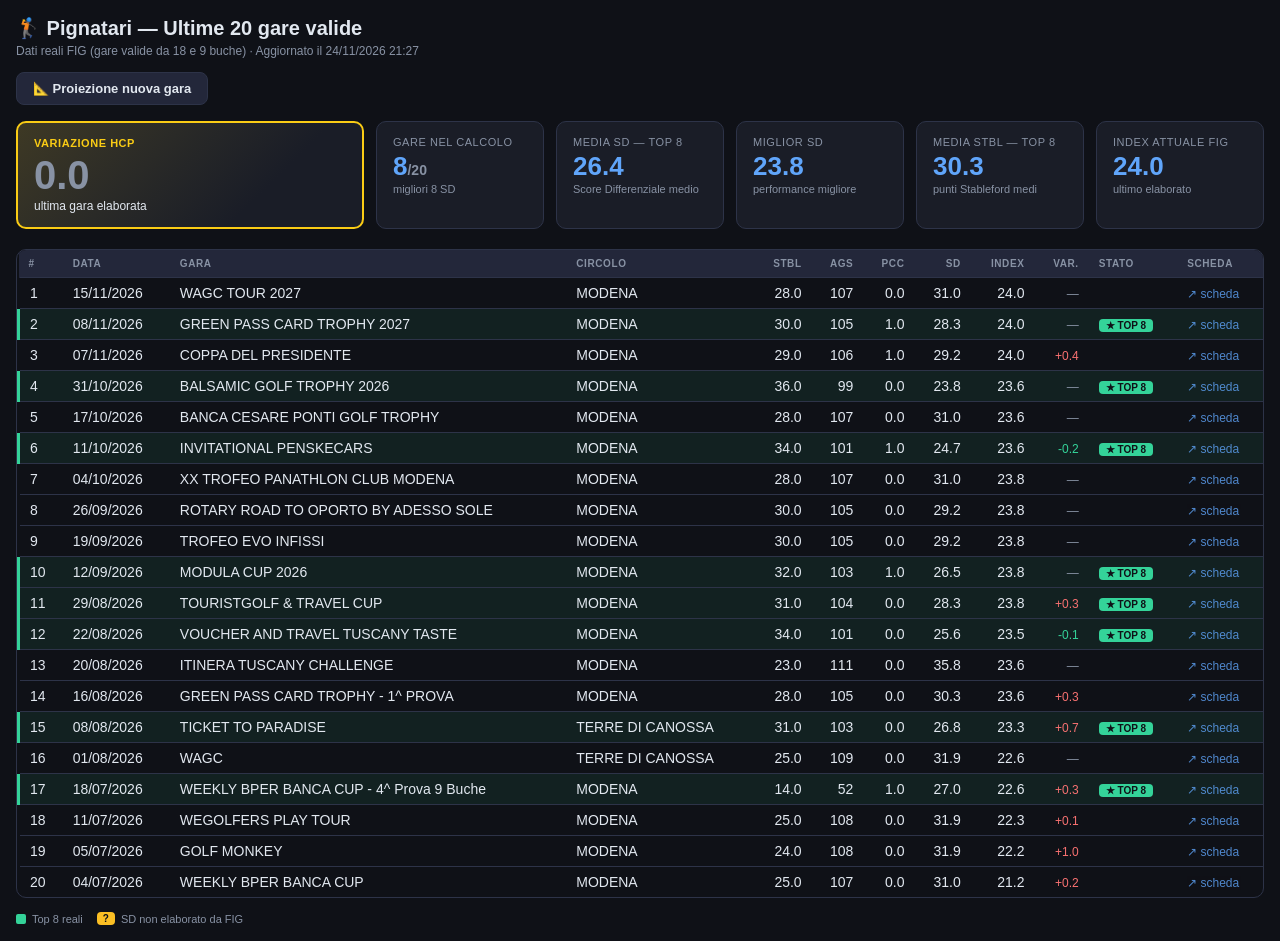
==== index.html @ 95d58c3a "Auto-update dati FIG 24/11/2026" ====
<!DOCTYPE html>
<html lang="it">
<head>
<meta charset="UTF-8">
<meta name="viewport" content="width=device-width, initial-scale=1.0">
<title>Pignatari — Ultime 20 gare</title>
<style>
:root{
  --bg:#0f1117;--card:#1a1d27;--elevated:#23273a;--text:#e2e8f0;--muted:#8892a4;
  --accent:#60a5fa;--ok:#34d399;--warn:#fbbf24;--border:#2d3348;--radius:10px;
  --sim:#a78bfa;--proj:#fb923c;--gold:#facc15;
}
*{box-sizing:border-box;margin:0;padding:0}
body{font-family:-apple-system,BlinkMacSystemFont,'Segoe UI',sans-serif;
  background:var(--bg);color:var(--text);padding:16px;font-size:14px;min-height:100vh}
h1{font-size:20px;font-weight:700;margin-bottom:4px}
.subtitle{color:var(--muted);font-size:12px;margin-bottom:14px}
/* toolbar */
.toolbar{display:flex;align-items:center;gap:10px;margin-bottom:16px;flex-wrap:wrap}
.btn{padding:8px 16px;border-radius:8px;font-size:13px;font-weight:600;cursor:pointer;
  border:1px solid var(--border);background:var(--elevated);color:var(--text);
  transition:all .2s;display:inline-flex;align-items:center;gap:6px}
.btn:hover{opacity:.85}
.btn-back{border-color:var(--muted);color:var(--muted)}
.btn-sim.active{background:color-mix(in srgb,var(--sim) 20%,transparent);
  border-color:var(--sim);color:var(--sim)}
.btn-proj.active{background:color-mix(in srgb,var(--proj) 20%,transparent);
  border-color:var(--proj);color:var(--proj)}
/* proiezione panel */
.proj-panel{display:none;margin-bottom:16px;
  background:color-mix(in srgb,var(--proj) 8%,transparent);
  border:1px solid color-mix(in srgb,var(--proj) 35%,transparent);
  border-radius:var(--radius);padding:14px 16px}
.proj-panel.open{display:block}
.proj-panel h3{font-size:13px;font-weight:700;color:var(--proj);margin-bottom:10px}
.proj-fields{display:flex;gap:14px;flex-wrap:wrap;align-items:flex-end;margin-bottom:10px}
.proj-field label{display:block;font-size:11px;color:var(--muted);margin-bottom:4px;
  text-transform:uppercase}
.proj-field input{background:var(--elevated);border:1px solid var(--border);
  color:var(--text);padding:6px 10px;border-radius:6px;font-size:14px;
  font-weight:600;width:90px}
.proj-field input:focus{outline:none;border-color:var(--proj)}
.btn-calc{padding:7px 14px;border-radius:6px;font-size:13px;font-weight:700;
  cursor:pointer;border:none;background:var(--proj);color:#0f1117}
.proj-result{font-size:12px;color:var(--proj);margin-top:8px;line-height:1.7;display:none}
.proj-result.show{display:block}
/* banner */
.banner{display:none;border-radius:var(--radius);padding:9px 14px;
  font-size:12px;line-height:1.6;margin-bottom:14px}
.banner.sim{display:block;
  background:color-mix(in srgb,var(--sim) 8%,transparent);
  border:1px solid color-mix(in srgb,var(--sim) 35%,transparent);color:var(--sim)}
.banner.proj{display:block;
  background:color-mix(in srgb,var(--proj) 8%,transparent);
  border:1px solid color-mix(in srgb,var(--proj) 35%,transparent);color:var(--proj)}
/* summary */
.summary{display:grid;grid-template-columns:repeat(auto-fit,minmax(140px,1fr));
  gap:12px;margin-bottom:20px}
.card{background:var(--card);border-radius:var(--radius);padding:14px 16px;
  border:1px solid var(--border);transition:border-color .2s}
.card.hi {border-color:var(--sim)}
.card.hi2{border-color:var(--proj)}
.card-label{font-size:11px;color:var(--muted);text-transform:uppercase;letter-spacing:.05em}
.card-value{font-size:26px;font-weight:800;color:var(--accent);
  line-height:1.1;margin:4px 0 2px;transition:color .2s}
.card-value.hi {color:var(--sim)}
.card-value.hi2{color:var(--proj)}
.card-sub{font-size:11px;color:var(--muted)}
.sp-bar{display:flex;align-items:center;gap:10px;flex-wrap:wrap;margin:6px 0 4px}
.sp-btn{border-color:var(--proj);color:var(--proj)}
.sp-or{font-size:11px;color:var(--muted)}
.sp-keyrow{display:none;gap:8px;margin:8px 0}
.sp-keyrow input{flex:1;min-width:0;background:var(--elevated);border:1px solid var(--border);color:var(--text);padding:6px 10px;border-radius:6px}
.sp-msg{display:none;font-size:12px;color:var(--text);margin:8px 0;line-height:1.6}
.sp-msg a{color:var(--accent)}
.sp-head{font-size:12px;color:var(--muted);margin:10px 0 6px}
.sp-holes{display:grid;grid-template-columns:repeat(auto-fill,minmax(52px,1fr));gap:6px}
.sp-h{background:var(--elevated);border:1px solid var(--border);border-radius:6px;padding:4px;text-align:center}
.sp-h.sp-unc{border-color:var(--warn);background:color-mix(in srgb,var(--warn) 14%,var(--elevated))}
.sp-n{font-size:13px;font-weight:800}
.sp-par{font-size:9px;color:var(--muted);line-height:1.2;min-height:22px}
.sp-h input{width:100%;background:var(--bg);border:1px solid var(--border);color:var(--text);border-radius:4px;text-align:center;font-size:16px;font-weight:700;padding:3px 0}
.sp-pts{font-size:10px;color:var(--ok);margin-top:2px}
.sp-tot{font-size:13px;margin-top:8px}
.sp-unc-t{color:var(--warn)}
.sp-warn{font-size:12px;color:var(--warn);margin-top:6px}
.sp-act{margin-top:8px}
.card.hero{order:-1;grid-column:span 2;border:2px solid var(--gold);
  background:linear-gradient(135deg,color-mix(in srgb,var(--gold) 16%,var(--card)),var(--card) 70%)}
.card.hero .card-label{color:var(--gold);font-weight:700}
.card.hero .card-value{font-size:40px}
.card.hero .card-value .var-neg,.card.hero .card-value .var-pos,.card.hero .card-value .var-neu{font-size:inherit;font-weight:800}
.card.hero .card-sub{font-size:12px;color:var(--text)}
.card.hero.hi{border-color:var(--sim)}.card.hero.hi2{border-color:var(--proj)}
/* tabella */
.table-wrap{overflow-x:auto;border-radius:var(--radius);border:1px solid var(--border)}
table{width:100%;border-collapse:collapse;min-width:700px}
thead{background:var(--elevated)}
th{padding:8px 10px;text-align:left;font-size:10px;color:var(--muted);
  text-transform:uppercase;letter-spacing:.06em;
  border-bottom:1px solid var(--border);white-space:nowrap}
td{padding:7px 10px;border-bottom:1px solid var(--border);
  white-space:nowrap;vertical-align:middle}
tr:last-child td{border-bottom:none}
tr.best    td:first-child{border-left:3px solid var(--ok)}
tr.best                  {background:color-mix(in srgb,var(--ok)  8%,transparent)}
tr.sim-best td:first-child{border-left:3px solid var(--sim)}
tr.sim-best              {background:color-mix(in srgb,var(--sim) 8%,transparent)}
tr.proj-best td:first-child{border-left:3px solid var(--proj)}
tr.proj-best             {background:color-mix(in srgb,var(--proj)8%,transparent)}
tr.out      {opacity:.35}
tr:not(.best):not(.sim-best):not(.proj-best) td:first-child{border-left:3px solid transparent}
.num{text-align:right;font-variant-numeric:tabular-nums}
.badge-ok  {display:inline-block;background:var(--ok);  color:#0f1117;border-radius:4px;padding:1px 7px;font-size:10px;font-weight:700}
.badge-warn{display:inline-block;background:var(--warn);color:#0f1117;border-radius:4px;padding:1px 6px;font-size:10px;font-weight:700}
.badge-sim {display:inline-block;background:var(--sim); color:#0f1117;border-radius:4px;padding:1px 7px;font-size:10px;font-weight:700}
.badge-proj{display:inline-block;background:var(--proj);color:#0f1117;border-radius:4px;padding:1px 7px;font-size:10px;font-weight:700}
.var-pos{color:#f87171;font-size:12px}
.var-neg{color:var(--ok);font-size:12px}
.var-neu{color:var(--muted);font-size:12px}
.link-cell a{color:var(--accent);text-decoration:none;font-size:12px;opacity:.8}
.link-cell a:hover{opacity:1;text-decoration:underline}
.legend{margin-top:14px;font-size:11px;color:var(--muted);
  display:flex;flex-wrap:wrap;gap:14px;align-items:center}
.leg{display:flex;align-items:center;gap:6px}
.dot{width:10px;height:10px;border-radius:2px;display:inline-block}
.note-box{margin-top:14px;
  background:color-mix(in srgb,var(--warn) 10%,transparent);
  border:1px solid color-mix(in srgb,var(--warn) 40%,transparent);
  border-radius:var(--radius);padding:10px 14px;
  font-size:12px;color:var(--warn);line-height:1.6}
</style>
</head>
<body>
<h1>🏌️ Pignatari — Ultime 20 gare valide</h1>
<div class="subtitle">Dati reali FIG (gare valide da 18 e 9 buche) · Aggiornato il 24/11/2026 21:27</div>

<div class="toolbar">
  <button class="btn btn-back" id="btnBack" onclick="goReal()" style="display:none">← Dati reali</button>
  <button class="btn btn-sim" id="btnSim" onclick="toggleSim()" style="display:none">🔮 Simula gara odierna</button>
  <button class="btn btn-proj" id="btnProj" onclick="toggleProj()">📐 Proiezione nuova gara</button>
</div>

<div class="proj-panel" id="projPanel">
  <h3>📐 Inserisci i dati di una gara non ancora in FIG</h3>
  <div class="proj-fields">
    <div class="proj-field"><label>Stableford</label>
      <input type="number" id="pStbl" min="0" max="72" placeholder="es. 34" inputmode="numeric"></div>
    <div class="proj-field"><label>AGS</label>
      <input type="number" id="pAgs" placeholder="es. 101" inputmode="numeric"></div>
    <div class="proj-field"><label>CR</label>
      <input type="number" id="pCr" value="72.2" step="0.1" inputmode="decimal"></div>
    <div class="proj-field"><label>SR</label>
      <input type="number" id="pSr" value="127.0" inputmode="numeric"></div>
    <div class="proj-field"><label>Par</label>
      <input type="number" id="pPar" value="72" inputmode="numeric"></div>
    <div class="proj-field"><label>PCC</label>
      <input type="number" id="pPcc" value="0" min="-1" max="3" inputmode="numeric"></div>
    <button class="btn-calc" onclick="calcProj()">Calcola →</button>
  </div>
  <div class="sp-bar">
    <button class="btn sp-btn" onclick="SP.pick()">📷 Carica score</button>
    <span class="sp-or">oppure inserisci i dati a mano qui sopra</span>
    <input type="file" id="spFile" accept="image/*" style="display:none" onchange="SP.onFile(event)">
  </div>
  <div class="sp-keyrow" id="spKeyRow"><input type="password" id="spKey" placeholder="chiave personale (facoltativa)" autocomplete="off"><button class="btn-calc" onclick="SP.saveKey()">Salva</button></div>
  <div class="sp-msg" id="spMsg"></div>
  <div id="spGrid"></div>
  <div class="proj-result" id="projResult"></div>
</div>

<div class="banner" id="banner"></div>

<div class="summary" id="summary">
  <div class="card" id="cN">
    <div class="card-label">Gare nel calcolo</div>
    <div class="card-value" id="vN">8<span style="font-size:14px;color:var(--muted)">/20</span></div>
    <div class="card-sub">migliori 8 SD</div>
  </div>
  <div class="card" id="cAvg">
    <div class="card-label">Media SD — Top 8</div>
    <div class="card-value" id="vAvg">26.4</div>
    <div class="card-sub">Score Differenziale medio</div>
  </div>
  <div class="card" id="cBest">
    <div class="card-label">Miglior SD</div>
    <div class="card-value" id="vBest">23.8</div>
    <div class="card-sub">performance migliore</div>
  </div>
  <div class="card" id="cStbl">
    <div class="card-label">Media Stbl — Top 8</div>
    <div class="card-value" id="vStbl">30.2</div>
    <div class="card-sub">punti Stableford medi</div>
  </div>
  <div class="card">
    <div class="card-label">Index attuale FIG</div>
    <div class="card-value">24.0</div>
    <div class="card-sub">ultimo elaborato</div>
  </div>
  <div class="card hero" id="cVar">
    <div class="card-label">Variazione HCP</div>
    <div class="card-value" id="vVar"><span class="var-neu" style="font-size:inherit">0.0</span></div>
    <div class="card-sub" id="sVar">ultima gara elaborata</div>
  </div>
</div>

<div class="table-wrap">
<table>
<thead>
  <tr>
    <th>#</th><th>Data</th><th>Gara</th><th>Circolo</th>
    <th class="num">Stbl</th><th class="num">AGS</th><th class="num">PCC</th>
    <th class="num">SD</th><th class="num">Index</th><th class="num">Var.</th>
    <th>Stato</th><th>Scheda</th>
  </tr>
</thead>
<tbody id="tbody">
<tr  data-n="1" data-date="15/11/2026" data-sd="31.0" data-sd-est="" data-pending="false" data-cr="72.2" data-sr="127.0" data-stbl="28.0" data-ags="107" data-gara="WAGC TOUR 2027" data-circolo="MODENA"><td>1</td><td>15/11/2026</td><td>WAGC TOUR 2027</td><td>MODENA</td><td class="num">28.0</td><td class="num">107</td><td class="num">0.0</td><td class="num sd-cell">31.0</td><td class="num">24.0</td><td class="num"><span class="var-neu">—</span></td><td class="top8-cell"></td><td class="link-cell"><a href="https://areariservata.federgolf.it/Risultati/ViewDetail/267028d4-0be1-f111-84e8-70a8a5332a50" target="_blank" rel="noopener noreferrer">↗ scheda</a></td></tr>
<tr class="best" data-n="2" data-date="08/11/2026" data-sd="28.3" data-sd-est="" data-pending="false" data-cr="72.2" data-sr="127.0" data-stbl="30.0" data-ags="105" data-gara="GREEN PASS CARD TROPHY 2027" data-circolo="MODENA"><td>2</td><td>08/11/2026</td><td>GREEN PASS CARD TROPHY 2027</td><td>MODENA</td><td class="num">30.0</td><td class="num">105</td><td class="num">1.0</td><td class="num sd-cell">28.3</td><td class="num">24.0</td><td class="num"><span class="var-neu">—</span></td><td class="top8-cell"><span class="badge-ok">★ TOP 8</span></td><td class="link-cell"><a href="https://areariservata.federgolf.it/Risultati/ViewDetail/82868286-8cdb-f111-84e8-70a8a532fcae" target="_blank" rel="noopener noreferrer">↗ scheda</a></td></tr>
<tr  data-n="3" data-date="07/11/2026" data-sd="29.2" data-sd-est="" data-pending="false" data-cr="72.2" data-sr="127.0" data-stbl="29.0" data-ags="106" data-gara="COPPA DEL PRESIDENTE" data-circolo="MODENA"><td>3</td><td>07/11/2026</td><td>COPPA DEL PRESIDENTE</td><td>MODENA</td><td class="num">29.0</td><td class="num">106</td><td class="num">1.0</td><td class="num sd-cell">29.2</td><td class="num">24.0</td><td class="num"><span class="var-pos">+0.4</span></td><td class="top8-cell"></td><td class="link-cell"><a href="https://areariservata.federgolf.it/Risultati/ViewDetail/6da3a382-c6da-f111-84e8-7c1e524f85e3" target="_blank" rel="noopener noreferrer">↗ scheda</a></td></tr>
<tr class="best" data-n="4" data-date="31/10/2026" data-sd="23.8" data-sd-est="" data-pending="false" data-cr="72.2" data-sr="127.0" data-stbl="36.0" data-ags="99" data-gara="BALSAMIC GOLF TROPHY 2026" data-circolo="MODENA"><td>4</td><td>31/10/2026</td><td>BALSAMIC GOLF TROPHY 2026</td><td>MODENA</td><td class="num">36.0</td><td class="num">99</td><td class="num">0.0</td><td class="num sd-cell">23.8</td><td class="num">23.6</td><td class="num"><span class="var-neu">—</span></td><td class="top8-cell"><span class="badge-ok">★ TOP 8</span></td><td class="link-cell"><a href="https://areariservata.federgolf.it/Risultati/ViewDetail/fcac020b-49d5-f111-a05b-6045bd89aa9a" target="_blank" rel="noopener noreferrer">↗ scheda</a></td></tr>
<tr  data-n="5" data-date="17/10/2026" data-sd="31.0" data-sd-est="" data-pending="false" data-cr="72.2" data-sr="127.0" data-stbl="28.0" data-ags="107" data-gara="BANCA CESARE PONTI GOLF TROPHY" data-circolo="MODENA"><td>5</td><td>17/10/2026</td><td>BANCA CESARE PONTI GOLF TROPHY</td><td>MODENA</td><td class="num">28.0</td><td class="num">107</td><td class="num">0.0</td><td class="num sd-cell">31.0</td><td class="num">23.6</td><td class="num"><span class="var-neu">—</span></td><td class="top8-cell"></td><td class="link-cell"><a href="https://areariservata.federgolf.it/Risultati/ViewDetail/cac604a1-43ca-f111-a05a-70a8a55f4fe2" target="_blank" rel="noopener noreferrer">↗ scheda</a></td></tr>
<tr class="best" data-n="6" data-date="11/10/2026" data-sd="24.7" data-sd-est="" data-pending="false" data-cr="72.2" data-sr="127.0" data-stbl="34.0" data-ags="101" data-gara="INVITATIONAL PENSKECARS" data-circolo="MODENA"><td>6</td><td>11/10/2026</td><td>INVITATIONAL PENSKECARS</td><td>MODENA</td><td class="num">34.0</td><td class="num">101</td><td class="num">1.0</td><td class="num sd-cell">24.7</td><td class="num">23.6</td><td class="num"><span class="var-neg">-0.2</span></td><td class="top8-cell"><span class="badge-ok">★ TOP 8</span></td><td class="link-cell"><a href="https://areariservata.federgolf.it/Risultati/ViewDetail/d412872b-9cc5-f111-aaad-7ced8d8bfeb7" target="_blank" rel="noopener noreferrer">↗ scheda</a></td></tr>
<tr  data-n="7" data-date="04/10/2026" data-sd="31.0" data-sd-est="" data-pending="false" data-cr="72.2" data-sr="127.0" data-stbl="28.0" data-ags="107" data-gara="XX TROFEO PANATHLON CLUB MODENA" data-circolo="MODENA"><td>7</td><td>04/10/2026</td><td>XX TROFEO PANATHLON CLUB MODENA</td><td>MODENA</td><td class="num">28.0</td><td class="num">107</td><td class="num">0.0</td><td class="num sd-cell">31.0</td><td class="num">23.8</td><td class="num"><span class="var-neu">—</span></td><td class="top8-cell"></td><td class="link-cell"><a href="https://areariservata.federgolf.it/Risultati/ViewDetail/9b295532-1dc0-f111-aaad-6045bd8d0cd6" target="_blank" rel="noopener noreferrer">↗ scheda</a></td></tr>
<tr  data-n="8" data-date="26/09/2026" data-sd="29.2" data-sd-est="" data-pending="false" data-cr="72.2" data-sr="127.0" data-stbl="30.0" data-ags="105" data-gara="ROTARY ROAD TO OPORTO BY ADESSO SOLE" data-circolo="MODENA"><td>8</td><td>26/09/2026</td><td>ROTARY ROAD TO OPORTO BY ADESSO SOLE</td><td>MODENA</td><td class="num">30.0</td><td class="num">105</td><td class="num">0.0</td><td class="num sd-cell">29.2</td><td class="num">23.8</td><td class="num"><span class="var-neu">—</span></td><td class="top8-cell"></td><td class="link-cell"><a href="https://areariservata.federgolf.it/Risultati/ViewDetail/daff4b29-cab9-f111-aaae-000d3aa9a289" target="_blank" rel="noopener noreferrer">↗ scheda</a></td></tr>
<tr  data-n="9" data-date="19/09/2026" data-sd="29.2" data-sd-est="" data-pending="false" data-cr="72.2" data-sr="127.0" data-stbl="30.0" data-ags="105" data-gara="TROFEO EVO INFISSI" data-circolo="MODENA"><td>9</td><td>19/09/2026</td><td>TROFEO EVO INFISSI</td><td>MODENA</td><td class="num">30.0</td><td class="num">105</td><td class="num">0.0</td><td class="num sd-cell">29.2</td><td class="num">23.8</td><td class="num"><span class="var-neu">—</span></td><td class="top8-cell"></td><td class="link-cell"><a href="https://areariservata.federgolf.it/Risultati/ViewDetail/6ef0e3f0-c2b4-f111-aaac-6045bd96fca1" target="_blank" rel="noopener noreferrer">↗ scheda</a></td></tr>
<tr class="best" data-n="10" data-date="12/09/2026" data-sd="26.5" data-sd-est="" data-pending="false" data-cr="72.2" data-sr="127.0" data-stbl="32.0" data-ags="103" data-gara="MODULA CUP 2026" data-circolo="MODENA"><td>10</td><td>12/09/2026</td><td>MODULA CUP 2026</td><td>MODENA</td><td class="num">32.0</td><td class="num">103</td><td class="num">1.0</td><td class="num sd-cell">26.5</td><td class="num">23.8</td><td class="num"><span class="var-neu">—</span></td><td class="top8-cell"><span class="badge-ok">★ TOP 8</span></td><td class="link-cell"><a href="https://areariservata.federgolf.it/Risultati/ViewDetail/123c67c5-d0ae-f111-aaac-6045bd96fca1" target="_blank" rel="noopener noreferrer">↗ scheda</a></td></tr>
<tr class="best" data-n="11" data-date="29/08/2026" data-sd="28.3" data-sd-est="" data-pending="false" data-cr="72.2" data-sr="127.0" data-stbl="31.0" data-ags="104" data-gara="TOURISTGOLF & TRAVEL CUP" data-circolo="MODENA"><td>11</td><td>29/08/2026</td><td>TOURISTGOLF & TRAVEL CUP</td><td>MODENA</td><td class="num">31.0</td><td class="num">104</td><td class="num">0.0</td><td class="num sd-cell">28.3</td><td class="num">23.8</td><td class="num"><span class="var-pos">+0.3</span></td><td class="top8-cell"><span class="badge-ok">★ TOP 8</span></td><td class="link-cell"><a href="https://areariservata.federgolf.it/Risultati/ViewDetail/e99e5f1f-cda3-f111-b8de-70a8a5a06624" target="_blank" rel="noopener noreferrer">↗ scheda</a></td></tr>
<tr class="best" data-n="12" data-date="22/08/2026" data-sd="25.6" data-sd-est="" data-pending="false" data-cr="72.2" data-sr="127.0" data-stbl="34.0" data-ags="101" data-gara="VOUCHER AND TRAVEL TUSCANY TASTE" data-circolo="MODENA"><td>12</td><td>22/08/2026</td><td>VOUCHER AND TRAVEL TUSCANY TASTE</td><td>MODENA</td><td class="num">34.0</td><td class="num">101</td><td class="num">0.0</td><td class="num sd-cell">25.6</td><td class="num">23.5</td><td class="num"><span class="var-neg">-0.1</span></td><td class="top8-cell"><span class="badge-ok">★ TOP 8</span></td><td class="link-cell"><a href="https://areariservata.federgolf.it/Risultati/ViewDetail/d9c202ef-419e-f111-b8db-70a8a560489e" target="_blank" rel="noopener noreferrer">↗ scheda</a></td></tr>
<tr  data-n="13" data-date="20/08/2026" data-sd="35.8" data-sd-est="" data-pending="false" data-cr="72.0" data-sr="123.0" data-stbl="23.0" data-ags="111" data-gara="ITINERA TUSCANY CHALLENGE" data-circolo="MODENA"><td>13</td><td>20/08/2026</td><td>ITINERA TUSCANY CHALLENGE</td><td>MODENA</td><td class="num">23.0</td><td class="num">111</td><td class="num">0.0</td><td class="num sd-cell">35.8</td><td class="num">23.6</td><td class="num"><span class="var-neu">—</span></td><td class="top8-cell"></td><td class="link-cell"><a href="https://areariservata.federgolf.it/Risultati/ViewDetail/bd88e282-999c-f111-b8db-7c1e5228daa9" target="_blank" rel="noopener noreferrer">↗ scheda</a></td></tr>
<tr  data-n="14" data-date="16/08/2026" data-sd="30.3" data-sd-est="" data-pending="false" data-cr="72.0" data-sr="123.0" data-stbl="28.0" data-ags="105" data-gara="GREEN PASS CARD TROPHY - 1^ PROVA" data-circolo="MODENA"><td>14</td><td>16/08/2026</td><td>GREEN PASS CARD TROPHY - 1^ PROVA</td><td>MODENA</td><td class="num">28.0</td><td class="num">105</td><td class="num">0.0</td><td class="num sd-cell">30.3</td><td class="num">23.6</td><td class="num"><span class="var-pos">+0.3</span></td><td class="top8-cell"></td><td class="link-cell"><a href="https://areariservata.federgolf.it/Risultati/ViewDetail/2885f5db-8099-f111-b8db-7c1e524eabf7" target="_blank" rel="noopener noreferrer">↗ scheda</a></td></tr>
<tr class="best" data-n="15" data-date="08/08/2026" data-sd="26.8" data-sd-est="" data-pending="false" data-cr="71.4" data-sr="133.0" data-stbl="31.0" data-ags="103" data-gara="TICKET TO PARADISE" data-circolo="TERRE DI CANOSSA"><td>15</td><td>08/08/2026</td><td>TICKET TO PARADISE</td><td>TERRE DI CANOSSA</td><td class="num">31.0</td><td class="num">103</td><td class="num">0.0</td><td class="num sd-cell">26.8</td><td class="num">23.3</td><td class="num"><span class="var-pos">+0.7</span></td><td class="top8-cell"><span class="badge-ok">★ TOP 8</span></td><td class="link-cell"><a href="https://areariservata.federgolf.it/Risultati/ViewDetail/f7b92b5c-2e93-f111-8075-70a8a5a067d8" target="_blank" rel="noopener noreferrer">↗ scheda</a></td></tr>
<tr  data-n="16" data-date="01/08/2026" data-sd="31.9" data-sd-est="" data-pending="false" data-cr="71.4" data-sr="133.0" data-stbl="25.0" data-ags="109" data-gara="WAGC" data-circolo="TERRE DI CANOSSA"><td>16</td><td>01/08/2026</td><td>WAGC</td><td>TERRE DI CANOSSA</td><td class="num">25.0</td><td class="num">109</td><td class="num">0.0</td><td class="num sd-cell">31.9</td><td class="num">22.6</td><td class="num"><span class="var-neu">—</span></td><td class="top8-cell"></td><td class="link-cell"><a href="https://areariservata.federgolf.it/Risultati/ViewDetail/ef5e80d5-be8d-f111-ab0f-70a8a5a067d8" target="_blank" rel="noopener noreferrer">↗ scheda</a></td></tr>
<tr class="best" data-n="17" data-date="18/07/2026" data-sd="27.0" data-sd-est="" data-pending="false" data-cr="36.0" data-sr="123.0" data-stbl="14.0" data-ags="52" data-gara="WEEKLY BPER BANCA CUP - 4^ Prova 9 Buche" data-circolo="MODENA"><td>17</td><td>18/07/2026</td><td>WEEKLY BPER BANCA CUP - 4^ Prova 9 Buche</td><td>MODENA</td><td class="num">14.0</td><td class="num">52</td><td class="num">1.0</td><td class="num sd-cell">27.0</td><td class="num">22.6</td><td class="num"><span class="var-pos">+0.3</span></td><td class="top8-cell"><span class="badge-ok">★ TOP 8</span></td><td class="link-cell"><a href="https://areariservata.federgolf.it/Risultati/ViewDetail/b4aefb12-cc82-f111-ab0f-000d3a4cccf0" target="_blank" rel="noopener noreferrer">↗ scheda</a></td></tr>
<tr  data-n="18" data-date="11/07/2026" data-sd="31.9" data-sd-est="" data-pending="false" data-cr="72.2" data-sr="127.0" data-stbl="25.0" data-ags="108" data-gara="WEGOLFERS PLAY TOUR" data-circolo="MODENA"><td>18</td><td>11/07/2026</td><td>WEGOLFERS PLAY TOUR</td><td>MODENA</td><td class="num">25.0</td><td class="num">108</td><td class="num">0.0</td><td class="num sd-cell">31.9</td><td class="num">22.3</td><td class="num"><span class="var-pos">+0.1</span></td><td class="top8-cell"></td><td class="link-cell"><a href="https://areariservata.federgolf.it/Risultati/ViewDetail/532f2bf5-3a7d-f111-ab0e-000d3a213cad" target="_blank" rel="noopener noreferrer">↗ scheda</a></td></tr>
<tr  data-n="19" data-date="05/07/2026" data-sd="31.9" data-sd-est="" data-pending="false" data-cr="72.2" data-sr="127.0" data-stbl="24.0" data-ags="108" data-gara="GOLF MONKEY" data-circolo="MODENA"><td>19</td><td>05/07/2026</td><td>GOLF MONKEY</td><td>MODENA</td><td class="num">24.0</td><td class="num">108</td><td class="num">0.0</td><td class="num sd-cell">31.9</td><td class="num">22.2</td><td class="num"><span class="var-pos">+1.0</span></td><td class="top8-cell"></td><td class="link-cell"><a href="https://areariservata.federgolf.it/Risultati/ViewDetail/02e118a3-8078-f111-ab0e-3833c5c99b81" target="_blank" rel="noopener noreferrer">↗ scheda</a></td></tr>
<tr  data-n="20" data-date="04/07/2026" data-sd="31.0" data-sd-est="" data-pending="false" data-cr="72.2" data-sr="127.0" data-stbl="25.0" data-ags="107" data-gara="WEEKLY BPER BANCA CUP" data-circolo="MODENA"><td>20</td><td>04/07/2026</td><td>WEEKLY BPER BANCA CUP</td><td>MODENA</td><td class="num">25.0</td><td class="num">107</td><td class="num">0.0</td><td class="num sd-cell">31.0</td><td class="num">21.2</td><td class="num"><span class="var-pos">+0.2</span></td><td class="top8-cell"></td><td class="link-cell"><a href="https://areariservata.federgolf.it/Risultati/ViewDetail/d37802ce-b677-f111-ab0e-000d3a4cccf0" target="_blank" rel="noopener noreferrer">↗ scheda</a></td></tr>
</tbody>
</table>
</div>

<div class="legend" id="legend">
  <div class="leg"><span class="dot" style="background:var(--ok)"></span><span>Top 8 reali</span></div>
  <div class="leg"><span class="badge-warn" style="font-size:10px">?</span><span>SD non elaborato da FIG</span></div>
</div>

<script>
const ROWS = Array.from(document.querySelectorAll('#tbody tr')).map(tr => ({
  n:       tr.dataset.n,
  date:    tr.dataset.date,
  gara:    tr.dataset.gara,
  circolo: tr.dataset.circolo,
  sd:      tr.dataset.sd    !== '' ? parseFloat(tr.dataset.sd)    : null,
  sd_est:  tr.dataset.sdEst !== '' ? parseFloat(tr.dataset.sdEst) : null,
  pending: tr.dataset.pending === 'true',
  cr:      parseFloat(tr.dataset.cr),
  sr:      parseFloat(tr.dataset.sr),
  stbl:    tr.dataset.stbl !== 'NR' ? parseFloat(tr.dataset.stbl) : null,
  ags:     tr.dataset.ags  !== '—'  ? parseFloat(tr.dataset.ags)  : null,
  _tr:     tr,
}));
const CR_DEF = 72.2;
const SR_DEF = 127.0;
const IDX_FIG = '24.0';
const AVG_SD_REAL = 26.4;
const WHS = (() => {
// Motore WHS — replica del calcolo Handicap Index FIG (Regole di Handicap WHS, rev. 2024)
'use strict';
const r1 = x => Math.round((x + 1e-9) * 10) / 10;       // arrotondamento al decimo (metà per eccesso)
// Tabella 5.2a: [n migliori, correzione] per numero di SD disponibili
function table(n) {
  if (n >= 20) return [8, 0];
  if (n === 19) return [7, 0];
  if (n >= 17) return [6, 0];
  if (n >= 15) return [5, 0];
  if (n >= 12) return [4, 0];
  if (n >= 9)  return [3, 0];
  if (n >= 7)  return [2, 0];
  if (n === 6) return [2, -1];
  if (n === 5) return [1, 0];
  if (n === 4) return [1, -1];
  if (n === 3) return [1, -2];
  return [0, 0];
}
const parseDate = s => { const [d, m, y] = s.split('/').map(Number); return new Date(Date.UTC(y, m - 1, d)); };
const DAY = 86400000;

/**
 * scores: array cronologico {date:'gg/mm/aaaa', sd:Number, hiAtPlay?:Number}
 * opts: { seedHistory: [{date, hi}] per Low HI iniziale, capOrder: 'esr-then-cap' | 'cap-then-esr', maxHI: 54 }
 * Ritorna per ogni score: { hi, raw, best:[indici], esr, corr:[per score], lowHI, cap }
 */
function compute(scores, opts = {}) {
  const maxHI = opts.maxHI ?? 54;
  const rec = [];                 // {date, sd, adj}
  const hiHist = [...(opts.seedHistory || [])].map(h => ({ t: parseDate(h.date).getTime(), hi: h.hi }));
  let hi = opts.startHI ?? null;
  const lowAnchor = opts.lowAnchor ?? 'prev', lowDays = opts.lowDays ?? 366, lowCarry = opts.lowCarry ?? false, capOnRounded = opts.capOnRounded ?? true;
  let prevT = null;
  const out = [];
  for (const s of scores) {
    const t = parseDate(s.date).getTime();
    const hiPlay = s.hiAtPlay ?? hi;
    rec.push({ date: s.date, sd: s.sd, adj: 0 });
    // ESR (5.9): confronto con l'index al momento del gioco
    let esr = 0;
    if (hiPlay != null) {
      const diff = r1(hiPlay - s.sd);
      if (diff >= 10) esr = -2; else if (diff >= 7) esr = -1;
    }
    if (esr) rec.slice(-20).forEach(x => x.adj += esr);
    const last = rec.slice(-20);
    const [k, adjT] = table(last.length);
    if (!k) { out.push({ hi: null }); continue; }
    const vals = last.map((x, i) => ({ v: r1(x.sd + x.adj), i })).sort((a, b) => a.v - b.v).slice(0, k);
    const avgU = vals.reduce((a, b) => a + b.v, 0) / k + adjT;
    let calc = r1(avgU);
    const raw = calc;
    const base = capOnRounded ? calc : avgU;
    // Low HI: minimo index nei 365 giorni precedenti la data dello score più recente (serve record di 20)
    let lowHI = null, cap = '';
    if (rec.length >= 20) {
      // index in vigore nella finestra: quelli calcolati nei 365 giorni + quello già in vigore all'inizio della finestra
      const anchor = lowAnchor === 'prev' && prevT != null ? prevT : t;
      const w0 = anchor - lowDays * DAY;
      const hs = hiHist.filter(h => h.t >= w0 && h.t < t).map(h => h.hi);
      const before = hiHist.filter(h => h.t < w0);
      if (lowCarry && before.length) hs.push(before[before.length - 1].hi);
      if (hs.length) lowHI = Math.min(...hs);
    }
    if (lowHI != null && r1(base - lowHI) > 3.0) {
      const soft = r1(lowHI + 3 + (base - lowHI - 3) / 2);
      calc = Math.min(soft, r1(lowHI + 5)); cap = calc === r1(lowHI + 5) ? 'hard' : 'soft';
    }
    hi = Math.min(calc, maxHI);
    hiHist.push({ t, hi }); prevT = t;
    out.push({ hi, raw, best: vals.map(v => rec.length - last.length + v.i), esr, lowHI, cap, corr: rec.map(x => x.adj) });
  }
  return { out, rec };
}
if (typeof module !== 'undefined') module.exports = { compute, table, r1 };

return { compute, r1 };
})();
const PLAYER_NAME = "Pignatari";
const PLAYER_FULL = "Pignatari";
const HIST = [{"d":"14/04/2021","sd":21.7,"iv":17.3,"in":17.3},{"d":"18/07/2021","sd":22.8,"iv":17.3,"in":17.3},{"d":"22/07/2021","sd":22.8,"iv":17.3,"in":17.3},{"d":"24/07/2021","sd":19.2,"iv":17.3,"in":17.3},{"d":"25/07/2021","sd":24.5,"iv":17.3,"in":17.8},{"d":"31/07/2021","sd":29.0,"iv":17.8,"in":18.4},{"d":"01/08/2021","sd":21.0,"iv":18.4,"in":18.4},{"d":"06/08/2021","sd":23.7,"iv":18.4,"in":18.7},{"d":"07/08/2021","sd":20.1,"iv":18.7,"in":18.9},{"d":"25/09/2021","sd":18.4,"iv":18.9,"in":18.9},{"d":"31/10/2021","sd":22.8,"iv":19.0,"in":19.4},{"d":"19/12/2021","sd":22.8,"iv":19.4,"in":19.6},{"d":"19/02/2022","sd":27.2,"iv":19.6,"in":20.2},{"d":"27/02/2022","sd":28.1,"iv":20.2,"in":20.6},{"d":"28/05/2022","sd":24.5,"iv":20.6,"in":20.6},{"d":"04/06/2022","sd":28.1,"iv":20.6,"in":20.6},{"d":"09/06/2022","sd":22.8,"iv":20.6,"in":20.6},{"d":"12/06/2022","sd":22.8,"iv":20.6,"in":20.7},{"d":"21/09/2022","sd":24.5,"iv":20.7,"in":20.7},{"d":"24/09/2022","sd":21.9,"iv":20.7,"in":21.0},{"d":"25/09/2022","sd":24.5,"iv":21.0,"in":21.1},{"d":"09/10/2022","sd":21.0,"iv":21.1,"in":20.9},{"d":"12/10/2022","sd":15.7,"iv":20.9,"in":20.0},{"d":"15/10/2022","sd":22.8,"iv":20.0,"in":20.5},{"d":"16/10/2022","sd":27.2,"iv":20.5,"in":20.5},{"d":"20/10/2022","sd":21.9,"iv":20.5,"in":20.4},{"d":"22/10/2022","sd":21.9,"iv":20.4,"in":20.5},{"d":"27/10/2022","sd":31.6,"iv":20.5,"in":20.5},{"d":"30/10/2022","sd":29.0,"iv":20.5,"in":20.8},{"d":"01/11/2022","sd":16.6,"iv":20.8,"in":20.6},{"d":"03/11/2022","sd":23.7,"iv":20.6,"in":20.6},{"d":"05/11/2022","sd":21.9,"iv":20.6,"in":20.5},{"d":"06/11/2022","sd":26.3,"iv":20.5,"in":20.5},{"d":"25/04/2023","sd":34.3,"iv":20.5,"in":20.5},{"d":"29/04/2023","sd":22.8,"iv":20.5,"in":20.5},{"d":"30/04/2023","sd":31.6,"iv":20.5,"in":20.5},{"d":"01/05/2023","sd":26.3,"iv":20.5,"in":20.5},{"d":"06/05/2023","sd":21.0,"iv":20.5,"in":20.2},{"d":"06/06/2023","sd":22.8,"iv":20.2,"in":20.2},{"d":"29/07/2023","sd":29.0,"iv":20.2,"in":20.4},{"d":"30/07/2023","sd":19.2,"iv":20.4,"in":19.9},{"d":"03/08/2023","sd":18.4,"iv":19.9,"in":19.6},{"d":"05/08/2023","sd":28.1,"iv":19.6,"in":20.5},{"d":"06/08/2023","sd":27.2,"iv":20.5,"in":20.5},{"d":"12/08/2023","sd":18.4,"iv":20.5,"in":19.9},{"d":"17/08/2023","sd":21.0,"iv":19.9,"in":19.8},{"d":"19/08/2023","sd":19.2,"iv":19.8,"in":19.5},{"d":"24/08/2023","sd":26.3,"iv":19.5,"in":19.5},{"d":"26/08/2023","sd":19.2,"iv":19.5,"in":19.1},{"d":"31/08/2023","sd":20.1,"iv":19.1,"in":19.6},{"d":"02/09/2023","sd":23.7,"iv":19.6,"in":19.6},{"d":"07/09/2023","sd":18.4,"iv":19.6,"in":19.2},{"d":"09/09/2023","sd":26.3,"iv":19.2,"in":19.2},{"d":"10/09/2023","sd":20.1,"iv":19.2,"in":19.1},{"d":"28/09/2023","sd":30.7,"iv":19.1,"in":19.1},{"d":"30/09/2023","sd":22.8,"iv":19.1,"in":19.1},{"d":"01/10/2023","sd":29.0,"iv":19.1,"in":19.1},{"d":"08/10/2023","sd":28.1,"iv":19.1,"in":19.1},{"d":"11/10/2023","sd":20.1,"iv":19.1,"in":19.1},{"d":"15/10/2023","sd":22.8,"iv":19.1,"in":19.1},{"d":"21/10/2023","sd":20.1,"iv":19.1,"in":19.2},{"d":"22/10/2023","sd":23.7,"iv":19.2,"in":19.5},{"d":"28/10/2023","sd":28.1,"iv":19.5,"in":19.5},{"d":"29/10/2023","sd":23.7,"iv":19.5,"in":19.5},{"d":"16/11/2023","sd":19.2,"iv":19.5,"in":19.6},{"d":"18/11/2023","sd":22.8,"iv":19.6,"in":19.6},{"d":"03/12/2023","sd":24.5,"iv":19.6,"in":20.0},{"d":"08/12/2023","sd":27.2,"iv":20.0,"in":20.0},{"d":"10/12/2023","sd":22.8,"iv":20.0,"in":20.5},{"d":"16/12/2023","sd":27.2,"iv":20.5,"in":20.8},{"d":"17/12/2023","sd":21.9,"iv":20.8,"in":20.7},{"d":"21/12/2023","sd":18.4,"iv":20.7,"in":20.7},{"d":"30/12/2023","sd":23.7,"iv":20.7,"in":20.7},{"d":"04/01/2024","sd":25.4,"iv":20.7,"in":21.0},{"d":"11/01/2024","sd":26.3,"iv":21.0,"in":21.0},{"d":"27/01/2024","sd":16.6,"iv":21.0,"in":20.2},{"d":"04/02/2024","sd":21.0,"iv":20.2,"in":20.0},{"d":"11/02/2024","sd":30.7,"iv":20.0,"in":20.0},{"d":"17/02/2024","sd":18.4,"iv":20.0,"in":19.8},{"d":"22/02/2024","sd":35.1,"iv":19.8,"in":19.8},{"d":"25/02/2024","sd":23.7,"iv":19.8,"in":20.1},{"d":"02/03/2024","sd":21.0,"iv":20.1,"in":20.1},{"d":"09/03/2024","sd":19.2,"iv":19.9,"in":19.5},{"d":"17/03/2024","sd":34.3,"iv":19.5,"in":19.5},{"d":"30/03/2024","sd":16.6,"iv":19.5,"in":19.1},{"d":"01/04/2024","sd":27.2,"iv":19.1,"in":19.1},{"d":"06/04/2024","sd":26.3,"iv":19.1,"in":19.1},{"d":"13/04/2024","sd":37.4,"iv":19.1,"in":19.1},{"d":"14/04/2024","sd":24.5,"iv":19.1,"in":19.1},{"d":"21/04/2024","sd":21.0,"iv":19.1,"in":19.0},{"d":"27/04/2024","sd":28.1,"iv":19.0,"in":19.0},{"d":"04/05/2024","sd":21.0,"iv":19.0,"in":19.4},{"d":"12/05/2024","sd":25.4,"iv":19.4,"in":19.4},{"d":"18/05/2024","sd":22.8,"iv":19.4,"in":19.4},{"d":"19/05/2024","sd":27.2,"iv":19.4,"in":19.4},{"d":"23/05/2024","sd":23.7,"iv":19.4,"in":20.1},{"d":"16/06/2024","sd":17.5,"iv":20.1,"in":19.7},{"d":"04/07/2024","sd":28.1,"iv":19.7,"in":19.7},{"d":"06/07/2024","sd":24.5,"iv":19.7,"in":20.4},{"d":"07/07/2024","sd":24.5,"iv":20.4,"in":20.4},{"d":"14/07/2024","sd":19.2,"iv":20.4,"in":19.8},{"d":"20/07/2024","sd":15.7,"iv":19.8,"in":19.1},{"d":"27/07/2024","sd":22.8,"iv":19.1,"in":19.6},{"d":"01/08/2024","sd":28.1,"iv":19.6,"in":19.6},{"d":"03/08/2024","sd":26.3,"iv":19.6,"in":20.5},{"d":"08/08/2024","sd":22.8,"iv":20.5,"in":20.4},{"d":"10/08/2024","sd":29.0,"iv":20.4,"in":20.4},{"d":"17/08/2024","sd":17.5,"iv":20.4,"in":19.7},{"d":"18/08/2024","sd":20.1,"iv":19.7,"in":19.4},{"d":"22/08/2024","sd":28.1,"iv":19.4,"in":19.6},{"d":"24/08/2024","sd":23.7,"iv":19.6,"in":19.6},{"d":"25/08/2024","sd":23.7,"iv":19.6,"in":19.8},{"d":"29/08/2024","sd":30.7,"iv":19.8,"in":19.8},{"d":"31/08/2024","sd":25.4,"iv":19.8,"in":19.9},{"d":"07/09/2024","sd":19.2,"iv":19.9,"in":19.4},{"d":"14/09/2024","sd":28.1,"iv":19.4,"in":19.4},{"d":"28/09/2024","sd":28.1,"iv":19.4,"in":20.1},{"d":"05/10/2024","sd":23.7,"iv":20.1,"in":20.1},{"d":"12/10/2024","sd":25.4,"iv":20.1,"in":20.1},{"d":"26/10/2024","sd":30.7,"iv":20.1,"in":20.1},{"d":"27/10/2024","sd":30.7,"iv":20.1,"in":20.7},{"d":"09/11/2024","sd":25.4,"iv":20.7,"in":21.7},{"d":"10/11/2024","sd":28.1,"iv":21.7,"in":22.0},{"d":"24/11/2024","sd":21.9,"iv":22.0,"in":21.6},{"d":"30/11/2024","sd":28.1,"iv":21.6,"in":21.6},{"d":"07/12/2024","sd":22.8,"iv":21.6,"in":21.6},{"d":"14/12/2024","sd":22.8,"iv":21.6,"in":21.5},{"d":"28/12/2024","sd":24.5,"iv":21.5,"in":22.1},{"d":"05/01/2025","sd":19.2,"iv":22.1,"in":22.1},{"d":"06/01/2025","sd":17.5,"iv":22.1,"in":21.4},{"d":"11/01/2025","sd":20.1,"iv":21.4,"in":20.9},{"d":"16/02/2025","sd":21.9,"iv":20.9,"in":20.7},{"d":"23/02/2025","sd":30.7,"iv":20.7,"in":20.7},{"d":"02/03/2025","sd":23.7,"iv":20.7,"in":20.7},{"d":"09/03/2025","sd":27.2,"iv":20.7,"in":21.2},{"d":"16/03/2025","sd":28.1,"iv":21.2,"in":21.2},{"d":"23/03/2025","sd":34.3,"iv":21.2,"in":21.2},{"d":"30/03/2025","sd":24.5,"iv":21.2,"in":21.2},{"d":"06/04/2025","sd":29.0,"iv":21.2,"in":21.2},{"d":"12/04/2025","sd":25.4,"iv":21.2,"in":21.2},{"d":"21/04/2025","sd":22.8,"iv":21.2,"in":21.1},{"d":"26/04/2025","sd":29.0,"iv":21.1,"in":21.1},{"d":"03/05/2025","sd":24.5,"iv":21.1,"in":21.1},{"d":"11/05/2025","sd":26.3,"iv":21.1,"in":21.4},{"d":"18/05/2025","sd":29.0,"iv":21.4,"in":21.4},{"d":"25/05/2025","sd":16.6,"iv":21.4,"in":20.6},{"d":"31/05/2025","sd":18.4,"iv":20.6,"in":20.0},{"d":"01/06/2025","sd":28.1,"iv":20.0,"in":20.0},{"d":"02/06/2025","sd":18.4,"iv":20.0,"in":19.9},{"d":"22/06/2025","sd":24.5,"iv":19.9,"in":20.8},{"d":"28/06/2025","sd":24.5,"iv":20.8,"in":21.4},{"d":"29/06/2025","sd":27.2,"iv":21.4,"in":21.7},{"d":"06/07/2025","sd":21.0,"iv":21.7,"in":21.2},{"d":"12/07/2025","sd":21.9,"iv":21.2,"in":21.0},{"d":"20/07/2025","sd":23.6,"iv":21.0,"in":20.9},{"d":"26/07/2025","sd":28.5,"iv":20.9,"in":20.9},{"d":"02/08/2025","sd":31.3,"iv":20.9,"in":20.9},{"d":"03/08/2025","sd":24.3,"iv":20.9,"in":20.9},{"d":"07/08/2025","sd":21.1,"iv":20.9,"in":20.5},{"d":"09/08/2025","sd":24.2,"iv":20.5,"in":20.5},{"d":"12/08/2025","sd":27.7,"iv":20.5,"in":20.7},{"d":"16/08/2025","sd":23.6,"iv":20.7,"in":20.6},{"d":"17/08/2025","sd":36.2,"iv":20.6,"in":20.6},{"d":"19/08/2025","sd":31.3,"iv":20.6,"in":20.6},{"d":"20/08/2025","sd":24.0,"iv":20.6,"in":20.6},{"d":"23/08/2025","sd":30.7,"iv":20.6,"in":21.5},{"d":"24/08/2025","sd":28.1,"iv":21.5,"in":22.2},{"d":"30/08/2025","sd":34.3,"iv":22.2,"in":22.2},{"d":"31/08/2025","sd":15.7,"iv":22.2,"in":21.9},{"d":"06/09/2025","sd":26.3,"iv":21.9,"in":21.9},{"d":"07/09/2025","sd":17.5,"iv":21.9,"in":21.1},{"d":"13/09/2025","sd":25.4,"iv":21.1,"in":21.1},{"d":"21/09/2025","sd":28.1,"iv":21.1,"in":21.5},{"d":"27/09/2025","sd":26.3,"iv":21.5,"in":21.8},{"d":"05/10/2025","sd":21.0,"iv":21.8,"in":21.4},{"d":"12/10/2025","sd":29.8,"iv":21.4,"in":21.4},{"d":"25/10/2025","sd":31.6,"iv":21.4,"in":21.4},{"d":"16/11/2025","sd":21.9,"iv":21.4,"in":21.1},{"d":"22/11/2025","sd":30.7,"iv":21.1,"in":21.7},{"d":"23/11/2025","sd":24.5,"iv":21.7,"in":21.7},{"d":"30/11/2025","sd":15.7,"iv":21.7,"in":20.5},{"d":"07/12/2025","sd":25.6,"iv":20.5,"in":20.7},{"d":"14/12/2025","sd":22.1,"iv":20.7,"in":20.3},{"d":"22/02/2026","sd":35.4,"iv":20.3,"in":20.3},{"d":"22/03/2026","sd":14.9,"iv":20.3,"in":19.2},{"d":"06/04/2026","sd":23.0,"iv":19.2,"in":19.0},{"d":"26/04/2026","sd":30.1,"iv":19.0,"in":19.0},{"d":"01/05/2026","sd":26.5,"iv":19.0,"in":19.0},{"d":"09/05/2026","sd":23.0,"iv":19.0,"in":19.9},{"d":"10/05/2026","sd":26.5,"iv":19.9,"in":19.9},{"d":"16/05/2026","sd":32.7,"iv":19.9,"in":20.8},{"d":"17/05/2026","sd":35.4,"iv":20.8,"in":20.8},{"d":"30/05/2026","sd":37.2,"iv":20.8,"in":20.8},{"d":"06/06/2026","sd":27.4,"iv":20.8,"in":20.8},{"d":"07/06/2026","sd":28.3,"iv":20.8,"in":21.3},{"d":"20/06/2026","sd":23.8,"iv":21.3,"in":21.1},{"d":"21/06/2026","sd":21.2,"iv":21.1,"in":20.7},{"d":"27/06/2026","sd":30.1,"iv":20.7,"in":21.0},{"d":"28/06/2026","sd":25.6,"iv":21.0,"in":21.0},{"d":"04/07/2026","sd":31.0,"iv":21.0,"in":21.2},{"d":"05/07/2026","sd":31.9,"iv":21.2,"in":22.2},{"d":"11/07/2026","sd":31.9,"iv":22.2,"in":22.3},{"d":"18/07/2026","sd":27.0,"iv":22.3,"in":22.6},{"d":"01/08/2026","sd":31.9,"iv":22.6,"in":22.6},{"d":"08/08/2026","sd":26.8,"iv":22.6,"in":23.3},{"d":"16/08/2026","sd":30.3,"iv":23.3,"in":23.6},{"d":"20/08/2026","sd":35.8,"iv":23.6,"in":23.6},{"d":"22/08/2026","sd":25.6,"iv":23.6,"in":23.5},{"d":"29/08/2026","sd":28.3,"iv":23.5,"in":23.8},{"d":"12/09/2026","sd":26.5,"iv":23.8,"in":23.8},{"d":"19/09/2026","sd":29.2,"iv":23.8,"in":23.8},{"d":"26/09/2026","sd":29.2,"iv":23.8,"in":23.8},{"d":"04/10/2026","sd":31.0,"iv":23.8,"in":23.8},{"d":"11/10/2026","sd":24.7,"iv":23.8,"in":23.6},{"d":"17/10/2026","sd":31.0,"iv":23.6,"in":23.6},{"d":"31/10/2026","sd":23.8,"iv":23.6,"in":23.6},{"d":"07/11/2026","sd":29.2,"iv":23.6,"in":24.0},{"d":"08/11/2026","sd":28.3,"iv":24.0,"in":24.0},{"d":"15/11/2026","sd":31.0,"iv":24.0,"in":24.0}];

let mode = 'real';  // 'real' | 'sim' | 'proj'
// ── motore WHS: index previsto ────────────────────────────────────────
const IDX_NOW = parseFloat(IDX_FIG);
const _sc   = HIST.map(h => ({ date: h.d, sd: h.sd, hiAtPlay: h.iv }));
const _seed = HIST.map(h => ({ date: h.d, hi: h.in }));
// controllo: il motore deve ritrovare l'index FIG attuale, altrimenti non mostra previsioni
const WHS_OK = HIST.length > 0 && WHS.compute(_sc, { seedHistory: _seed }).out.at(-1).hi === IDX_NOW;
function todayIt() { const d = new Date(); return [d.getDate(), d.getMonth()+1, d.getFullYear()].map((v,i) => i<2 ? String(v).padStart(2,'0') : v).join('/'); }
function predict(sd, date) {
  if (!WHS_OK || sd == null || isNaN(sd)) return null;
  const o = WHS.compute([..._sc, { date: date || todayIt(), sd, hiAtPlay: IDX_NOW }], { seedHistory: _seed }).out.at(-1);
  return { hi: o.hi, delta: WHS.r1(o.hi - IDX_NOW), esr: o.esr, cap: o.cap, raw: o.raw };
}
function fmtDelta(d) { return d === 0 ? '0.0' : (d > 0 ? '+' : '') + d.toFixed(1); }
function deltaCls(d) { return d < 0 ? 'var-neg' : d > 0 ? 'var-pos' : 'var-neu'; }
function why(pr) {
  const w = [];
  if (pr.esr) w.push('eccezionale ' + pr.esr.toFixed(1));
  if (pr.cap) w.push('limite salita (media ' + pr.raw.toFixed(1) + ')');
  return w.length ? ' · ' + w.join(' · ') : '';
}
const VAR_REAL_HTML = document.getElementById('vVar').innerHTML;

let projRow = null;

function top8from(arr) {
  return new Set([...arr].sort((a,b) => a._sd - b._sd).slice(0,8).map(r => r.n));
}

function buildDataset() {
  const withSD  = ROWS.filter(r => !r.pending && r.sd != null);
  const pending = ROWS.filter(r =>  r.pending && r.sd_est != null);
  let perim = [], outN = null;

  if (mode === 'sim' && pending.length) {
    const p = pending[0];
    if (withSD.length >= 20) outN = withSD[19].n;
    perim = [{...p, _sd: p.sd_est}, ...withSD.slice(0,19).map(r => ({...r, _sd: r.sd}))];
  } else if (mode === 'proj' && projRow) {
    if (withSD.length >= 20) outN = withSD[19].n;
    perim = [{...projRow, _sd: projRow.sd_est}, ...withSD.slice(0,19).map(r => ({...r, _sd: r.sd}))];
  } else {
    perim = withSD.slice(0,20).map(r => ({...r, _sd: r.sd}));
  }
  return { perim, top8: top8from(perim), outN };
}

function calcStats(perim, top8) {
  const best = perim.filter(r => top8.has(r.n));
  if (!best.length) return { n:0, avg:'—', bestSD:'—', avgStbl:'—' };
  const avgSD = best.reduce((s,r) => s + r._sd, 0) / best.length;
  const stbls = best.map(r => r.stbl).filter(v => v != null);
  return {
    n:       best.length,
    avg:     avgSD.toFixed(1),
    bestSD:  Math.min(...best.map(r => r._sd)).toFixed(1),
    avgStbl: stbls.length ? (stbls.reduce((s,v)=>s+v,0)/stbls.length).toFixed(1) : '—',
  };
}

function render() {
  const { perim, top8, outN } = buildDataset();
  const st = calcStats(perim, top8);
  const hi  = mode === 'sim'  ? 'hi'  : mode === 'proj' ? 'hi2' : '';

  // ── stat cards ──────────────────────────────────────────────────────
  ['cN','cAvg','cBest','cStbl'].forEach(id => {
    const c = document.getElementById(id);
    c.className = 'card' + (hi ? ' '+hi : '');
  });
  ['vN','vAvg','vBest','vStbl'].forEach(id => {
    const v = document.getElementById(id);
    v.className = 'card-value' + (hi ? ' '+hi : '');
  });
  document.getElementById('vN').innerHTML =
    st.n + '<span style="font-size:14px;color:var(--muted)">/20</span>';
  document.getElementById('vAvg').textContent  = st.avg;
  document.getElementById('vBest').textContent = st.bestSD;
  document.getElementById('vStbl').textContent = st.avgStbl;

  // ── riquadro variazione HCP ─────────────────────────────────────────
  const cVar = document.getElementById('cVar'), vVar = document.getElementById('vVar'), sVar = document.getElementById('sVar');
  cVar.className = 'card hero' + (hi ? ' '+hi : '');
  let pr = null;
  if (mode === 'sim') { const p = ROWS.find(r => r.pending && r.sd_est != null); if (p) pr = predict(p.sd_est, p.date); }
  else if (mode === 'proj' && projRow) pr = predict(projRow.sd_est, null);
  if (mode === 'real' || (mode === 'proj' && !projRow)) {
    vVar.innerHTML = VAR_REAL_HTML; sVar.textContent = 'ultima gara elaborata';
  } else if (pr) {
    vVar.innerHTML = '<span class="' + deltaCls(pr.delta) + '" style="font-size:inherit">' + fmtDelta(pr.delta) + '</span>';
    sVar.textContent = 'index ' + IDX_NOW.toFixed(1) + ' → ' + pr.hi.toFixed(1) + why(pr);
  } else {
    vVar.textContent = '—'; sVar.textContent = WHS_OK ? 'dati insufficienti' : 'calcolo non allineato a FIG';
  }

  // ── righe tabella ───────────────────────────────────────────────────
  // rimuovi riga proiezione virtuale precedente
  document.querySelectorAll('.vrow').forEach(r => r.remove());

  ROWS.forEach(r => {
    const tr     = r._tr;
    const inTop8 = top8.has(r.n);
    const isOut  = r.n === outN;

    tr.className = '';
    if      (isOut)               tr.classList.add('out');
    else if (inTop8 && mode==='sim')  tr.classList.add('sim-best');
    else if (inTop8 && mode==='proj') tr.classList.add('proj-best');
    else if (inTop8)              tr.classList.add('best');

    // SD cell
    const sdCell = tr.querySelector('.sd-cell');
    if (r.pending && mode === 'sim' && r.sd_est != null)
      sdCell.innerHTML = '<span class="badge-sim">' + r.sd_est.toFixed(1) + ' ~</span>';
    else if (r.pending)
      sdCell.innerHTML = '<span class="badge-warn">?</span>';
    else
      sdCell.textContent = r.sd != null ? r.sd.toFixed(1) : '—';

    // Stato cell
    const t8 = tr.querySelector('.top8-cell');
    if      (inTop8 && mode==='sim')  t8.innerHTML = '<span class="badge-sim">★ SIM</span>';
    else if (inTop8 && mode==='proj') t8.innerHTML = '<span class="badge-proj">★ SIM</span>';
    else if (inTop8)                  t8.innerHTML = '<span class="badge-ok">★ TOP 8</span>';
    else if (isOut)                   t8.innerHTML = '<span style="color:var(--muted);font-size:11px">↩ esce</span>';
    else if (r.pending)               t8.innerHTML = '<span class="badge-warn">⚠ pending</span>';
    else                              t8.innerHTML = '';
  });

  // riga virtuale proiezione
  if (mode === 'proj' && projRow) {
    const inTop8 = top8.has('PROJ');
    const tbody = document.getElementById('tbody');
    const tr = document.createElement('tr');
    tr.className = (inTop8 ? 'proj-best' : '') + ' vrow';
    tr.innerHTML =
      '<td>★</td><td>—</td><td><strong>GARA PROIETTATA</strong></td><td>—</td>' +
      '<td class="num">' + projRow.stbl + '</td>' +
      '<td class="num">' + projRow.ags  + '</td>' +
      '<td class="num">—</td>' +
      '<td class="num"><span class="badge-proj">' + projRow.sd_est.toFixed(1) + ' ~</span></td>' +
      '<td class="num">—</td><td class="num">—</td>' +
      '<td><span class="badge-proj">PROIEZ.</span></td><td>—</td>';
    tbody.insertBefore(tr, tbody.firstChild);
  }

  // ── banner ──────────────────────────────────────────────────────────
  const banner = document.getElementById('banner');
  const withSD = ROWS.filter(r => !r.pending && r.sd != null);
  const outRow = withSD.find(r => r.n === outN);
  if (mode === 'sim') {
    const p = ROWS.find(r => r.pending && r.sd_est != null);
    banner.className = 'banner sim';
    banner.innerHTML = '🔮 <strong>Simulazione gara odierna</strong> — SD stimato per <strong>'
      + (p ? p.gara : '?') + '</strong>: <strong>'
      + (p ? p.sd_est.toFixed(1) : '?') + '</strong>.'
      + (outRow ? ' Esce: <strong>' + outRow.gara + '</strong> (SD ' + outRow.sd.toFixed(1) + ').' : '');
  } else if (mode === 'proj' && projRow) {
    banner.className = 'banner proj';
    banner.innerHTML = '📐 <strong>Proiezione</strong> — SD stimato: <strong>'
      + projRow.sd_est.toFixed(1) + '</strong>'
      + ' (Stbl ' + projRow.stbl + ', AGS ' + projRow.ags
      + ', CR ' + projRow.cr + ', SR ' + projRow.sr + ').'
      + (outRow ? ' Esce: <strong>' + outRow.gara + '</strong> (SD ' + outRow.sd.toFixed(1) + ').' : '');
  } else {
    banner.className = 'banner';
    banner.innerHTML = '';
  }

  // ── pending note ────────────────────────────────────────────────────
  const pn = document.getElementById('pendingStatic');
  if (pn) pn.style.display = (mode === 'real') ? '' : 'none';

  // ── legend ──────────────────────────────────────────────────────────
  const leg = document.getElementById('legend');
  let legHTML =
    '<div class="leg"><span class="dot" style="background:var(--ok)"></span><span>Top 8 reali</span></div>';
  if (mode === 'sim')
    legHTML += '<div class="leg"><span class="dot" style="background:var(--sim)"></span><span>Top 8 simulate</span></div>';
  if (mode === 'proj')
    legHTML += '<div class="leg"><span class="dot" style="background:var(--proj)"></span><span>Top 8 proiettate</span></div>';
  legHTML += '<div class="leg"><span class="badge-warn" style="font-size:10px">?</span><span>SD non elaborato da FIG</span></div>';
  if (mode !== 'real')
    legHTML += '<div class="leg"><span style="color:var(--muted);font-size:11px">↩ esce</span><span>Esce dal perimetro</span></div>';
  leg.innerHTML = legHTML;

  // ── pulsanti ────────────────────────────────────────────────────────
  document.getElementById('btnBack').style.display = mode !== 'real' ? '' : 'none';
  document.getElementById('btnSim').classList.toggle('active', mode === 'sim');
  document.getElementById('btnProj').classList.toggle('active', mode === 'proj');
  document.getElementById('projPanel').classList.toggle('open', mode === 'proj');
}

function goReal() {
  mode = 'real'; projRow = null;
  document.getElementById('projResult').className = 'proj-result';
  render();
}
function toggleSim()  { mode = mode === 'sim'  ? 'real' : 'sim';  render(); }
function toggleProj() {
  if (mode === 'proj') { goReal(); return; }
  mode = 'proj'; render();
  document.getElementById('pStbl').focus();
}

function calcProj() {
  const stbl   = parseFloat(document.getElementById('pStbl').value);
  const agsRaw = document.getElementById('pAgs').value.trim();
  const cr     = parseFloat(document.getElementById('pCr').value) || CR_DEF;
  const sr     = parseFloat(document.getElementById('pSr').value) || SR_DEF;
  if (isNaN(stbl)) {
    document.getElementById('projResult').className = 'proj-result show';
    document.getElementById('projResult').innerHTML = '⚠️ Inserisci almeno lo Stableford.';
    return;
  }
  const par   = parseFloat(document.getElementById('pPar').value) || 72;
  const idx   = parseFloat(IDX_FIG);
  if (agsRaw === '' && isNaN(idx)) {
    document.getElementById('projResult').className = 'proj-result show';
    document.getElementById('projResult').innerHTML = '⚠️ Index FIG non disponibile: inserisci anche l’AGS.';
    return;
  }
  // Course Handicap WHS: Index × SR/113 + (CR − Par); AGS = Par + CH + (36 − Stableford)
  const ch    = Math.round(idx * sr / 113 + (cr - par));
  const ags   = agsRaw !== '' ? parseFloat(agsRaw) : par + ch + (36 - stbl);
  const pcc   = parseFloat(document.getElementById('pPcc').value) || 0;
  const sdEst = parseFloat(((ags - cr - pcc) * 113 / sr).toFixed(1));
  projRow = { n:'PROJ', gara:'GARA PROIETTATA', stbl, ags, cr, sr, sd_est: sdEst };

  const withSD = ROWS.filter(r => !r.pending && r.sd != null);
  const old8   = withSD.slice(0,20).map(r=>r.sd).sort((a,b)=>a-b).slice(0,8);
  const oldAvg = (old8.reduce((s,v)=>s+v,0)/8).toFixed(1);
  const newArr = [sdEst, ...withSD.slice(0,19).map(r=>r.sd)].sort((a,b)=>a-b);
  const newAvg = (newArr.slice(0,8).reduce((s,v)=>s+v,0)/8).toFixed(1);
  const inTop8 = newArr.slice(0,8).includes(sdEst);
  const exitG  = withSD[19];
  const dir    = parseFloat(newAvg) < parseFloat(oldAvg) ? '📉 migliora' : parseFloat(newAvg) > parseFloat(oldAvg) ? '📈 peggiora' : '= invariata';

  document.getElementById('projResult').className = 'proj-result show';
  document.getElementById('projResult').innerHTML =
    'SD stimato: <strong>' + sdEst.toFixed(1) + '</strong>' + (agsRaw === '' ? ' (CH ' + ch + ', AGS ' + ags + ')' : '') + ' &nbsp;|&nbsp; ' +
    (inTop8 ? '✅ <strong>Entra nelle Top 8</strong>' : '❌ Non entra nelle Top 8') +
    ' &nbsp;|&nbsp; Media Top 8: <strong>' + oldAvg + ' → ' + newAvg + '</strong> (' + dir + ')' +
    (exitG ? ' &nbsp;|&nbsp; Esce: <strong>' + exitG.gara + '</strong> (SD ' + exitG.sd.toFixed(1) + ')' : '') +
    (function(){ const pr = predict(sdEst, null); return pr ? ' &nbsp;|&nbsp; Index: <strong>' + IDX_NOW.toFixed(1) + ' → ' + pr.hi.toFixed(1) + ' (' + fmtDelta(pr.delta) + ')</strong>' : ''; })();

  render();
}

render();
</script>
<script>
// score_photo.js — "Carica score": lettura della scheda con Gemini, Perplexity o Anthropic + calcolo WHS buca per buca.
// Contesto dato al modello (RAG leggero): campo noto (par e handicap di buca), nome del giocatore,
// errori di lettura già corretti su questo telefono. I conti li fa l'app, non il modello.
const SP = (() => {
  // Chiave predefinita del gruppo (Great Learning, compatibile OpenAI), mascherata solo per gli scanner automatici.
  const DEF = 'aFhsb1RLdUpUZlFnbTRBYURlbHNBVk9NSmNEUWtmbnFkR0txd1BpNzBxYXhkeXNLc0U1NXArMVhrVkdkc0YyVS1sZw==';
  const defKey = () => { try { return atob(DEF).split('').reverse().join(''); } catch (e) { return ''; } };
  const getKey = () => localStorage.getItem(KEY) || defKey();
  const KEY = 'figsync.gemini', MODEL_KEY = 'figsync.geminiModel', LOG = 'figsync.scorelog';
  // Gruppo: il nome in alto sulla scheda decide a chi va il punteggio.
  const ROSTER = [
    { id: 'pignatari', nome: 'Carlo',  cognome: 'Pignatari', label: 'Pignatari',   repo: 'pignatari-golf' },
    { id: 'berilli',   nome: '',       cognome: 'Berilli',   label: 'Berilli',     repo: 'berilli-golf' },
    { id: 'spagnoli',  nome: 'Andrea', cognome: 'Spagnoli',  label: 'A. Spagnoli', repo: 'spagnoli-golf' },
    { id: 'espagnoli', nome: 'Enrico', cognome: 'Spagnoli',  label: 'E. Spagnoli', repo: 'e-spagnoli-golf' },
  ];
  const PENDING = 'figsync.pending';
  const norm = x => String(x || '').normalize('NFD').replace(/[\u0300-\u036f]/g, '').toUpperCase().replace(/[^A-Z]+/g, ' ').trim();
  function lev(a, b) {
    const d = Array.from({ length: a.length + 1 }, (_, i) => [i]);
    for (let j = 1; j <= b.length; j++) d[0][j] = j;
    for (let i = 1; i <= a.length; i++) for (let j = 1; j <= b.length; j++)
      d[i][j] = Math.min(d[i - 1][j] + 1, d[i][j - 1] + 1, d[i - 1][j - 1] + (a[i - 1] === b[j - 1] ? 0 : 1));
    return d[a.length][b.length];
  }
  // Ritorna { p } se il nome individua un giocatore, { amb: [...] } se il cognome è condiviso e il nome non basta, {} se nessuno.
  function identify(name) {
    const words = norm(name).split(' ').filter(Boolean);
    const long = words.filter(w => w.length > 2);
    let bd = 99;
    const dist = ROSTER.map(p => Math.min(99, ...long.map(w => lev(w, norm(p.cognome)))));
    dist.forEach(d => { if (d < bd) bd = d; });
    if (bd > 2) return {};
    const cands = ROSTER.filter((p, i) => dist[i] === bd);
    if (cands.length === 1) return { p: cands[0] };
    const byFirst = cands.filter(p => p.nome && words.some(w => w !== norm(p.cognome) &&
      (w.length === 1 ? w === norm(p.nome)[0] : lev(w, norm(p.nome)) <= 1)));
    return byFirst.length === 1 ? { p: byFirst[0] } : { amb: cands };
  }
  const whoIs = name => identify(name).p || null;
  const me = () => identify(typeof PLAYER_FULL !== 'undefined' ? PLAYER_FULL : (typeof PLAYER_NAME !== 'undefined' ? PLAYER_NAME : '')).p || null;
    // Schede dei percorsi note (fonti: GolfPass, TheGrint, Golfify — par e handicap di buca coincidono)
  const COURSES = {
    'MODENA': { nome: 'Modena Golf & Country Club — Bernhard Langer',
      par: [4,4,3,5,4,3,5,4,4, 5,3,4,5,4,3,4,3,5],
      si:  [4,2,8,10,12,14,18,16,6, 13,17,7,3,11,5,1,15,9] },
  };
  const $ = id => document.getElementById(id);
  let read = null;   // risposta del modello (per il registro delle correzioni)

  function courseFor(name) {
    const u = (name || '').toUpperCase();
    return Object.keys(COURSES).find(k => u.includes(k)) || null;
  }
  // percorsi già giocati, con CR/SR presi dalla storia FIG
  function knownCircoli() {
    const m = {};
    ROWS.forEach(r => { if (r.circolo && !m[r.circolo] && r.cr && r.sr) m[r.circolo] = { cr: r.cr, sr: r.sr }; });
    return m;
  }

  // ── calcolo WHS buca per buca ──────────────────────────────────────
  // ch = course handicap; colpi null = buca non completata (vale doppio bogey netto, 0 punti)
  function strokesRecv(ch, si) {
    if (ch <= 0) return 0;
    const base = Math.floor(ch / 18), rest = ch % 18;
    return base + (si <= rest ? 1 : 0);
  }
  function computeCard(holes, ch) {
    let stbl = 0, ags = 0, par = 0;
    const det = holes.map(h => {
      const recv = strokesRecv(ch, h.si);
      const cap = h.par + 2 + recv;                        // doppio bogey netto
      const pts = h.colpi ? Math.max(0, h.par + recv + 2 - h.colpi) : 0;
      const adj = h.colpi ? Math.min(h.colpi, cap) : cap;
      stbl += pts; ags += adj; par += h.par;
      return { ...h, recv, cap, pts, adj };
    });
    return { det, stbl, ags, par };
  }

  // ── immagine → base64 ridimensionata ───────────────────────────────
  function toJpeg(file, max = 1600) {
    return new Promise((res, rej) => {
      const img = new Image();
      img.onload = () => {
        const k = Math.min(1, max / Math.max(img.width, img.height));
        const c = document.createElement('canvas'); c.width = Math.round(img.width * k); c.height = Math.round(img.height * k);
        c.getContext('2d').drawImage(img, 0, 0, c.width, c.height);
        res(c.toDataURL('image/jpeg', 0.85).split(',')[1]);
      };
      img.onerror = rej; img.src = URL.createObjectURL(file);
    });
  }

  function hints() {
    const log = JSON.parse(localStorage.getItem(LOG) || '[]').slice(-10);
    const errs = log.flatMap(l => l.diff.map(d => `buca ${d.n}: letto ${d.letto ?? 'vuoto'}, era ${d.vero ?? 'non completata'}`));
    return errs.length ? 'Errori di lettura già corretti su schede precedenti (fai attenzione a cifre simili): ' + errs.slice(-15).join('; ') + '.' : '';
  }

  function prompt() {
    const corsi = Object.values(COURSES).map(c => `${c.nome}: par ${c.par.join(',')}; handicap di buca ${c.si.join(',')}`).join('\n');
    return `Sei un lettore di schede score di golf italiane, compilate a mano.
Giocatore: è il titolare della scheda, il cui nome è stampato o scritto in alto (intestazione), NON il marcatore. Giocatori del gruppo: ${ROSTER.map(p => (p.nome ? p.nome + ' ' : '') + p.cognome).join(', ')} (due hanno lo stesso cognome: riporta sempre anche nome o iniziale se scritti). Riporta in "giocatore" il nome come lo leggi in intestazione e usa SOLO la riga o colonna di colpi del titolare.
Leggi per ognuna delle 18 buche (o 9) i colpi lordi scritti dal marcatore. Una buca senza numero, con "X", "-", "/" o cancellata significa non completata: colpi = null.
Leggi anche par e handicap di buca stampati sulla scheda. Se il campo è uno di questi, usa questi valori stampati:
${corsi}
Riporta anche, se scritti, il totale colpi e il totale punti Stableford del giocatore, il nome del circolo e la data.
Per ogni buca in cui la cifra è dubbia mettila in "incerte".
${hints()}
Rispondi solo con JSON: {"giocatore":str,"circolo":str|null,"data":"gg/mm/aaaa"|null,"buche":[{"n":int,"par":int|null,"si":int|null,"colpi":int|null}],"totale_colpi_scritto":int|null,"stbl_scritto":int|null,"incerte":[int],"note":str}`;
  }

  // Fornitore riconosciuto dal prefisso della chiave: gl- → Great Learning (OpenAI), pplx- → Perplexity, sk-ant- → Anthropic, altrimenti Gemini.
  const PROVIDERS = {
    gl: ['gpt-5.4', 'gpt-5.6-luna', 'gpt-4o'],
    gemini: ['gemini-3.6-flash', 'gemini-3.5-flash-lite'],
    perplexity: ['google/gemini-3.6-flash', 'anthropic/claude-sonnet-5-5', 'openai/gpt-5.6-terra'],
    anthropic: ['claude-sonnet-5-5', 'claude-haiku-5-5'],
  };
  function provider(key) { return key.startsWith('gl-') ? 'gl' : key.startsWith('pplx-') ? 'perplexity' : key.startsWith('sk-ant-') ? 'anthropic' : 'gemini'; }
  function parseJson(txt) {
    txt = (txt || '{}').replace(/^\s*```(json)?/i, '').replace(/```\s*$/, '').trim();
    const i = txt.indexOf('{'), j = txt.lastIndexOf('}');
    return JSON.parse(i >= 0 && j > i ? txt.slice(i, j + 1) : txt);
  }
  function request(prov, m, key, b64) {
    if (prov === 'gl') return ['https://aibe.mygreatlearning.com/openai/v1/chat/completions',
      { 'Content-Type': 'application/json', 'Authorization': 'Bearer ' + key },
      { model: m, response_format: { type: 'json_object' }, messages: [{ role: 'user', content: [
          { type: 'text', text: prompt() + '\nRispondi solo con il JSON.' },
          { type: 'image_url', image_url: { url: 'data:image/jpeg;base64,' + b64, detail: 'high' } }] }] },
      j => j.choices?.[0]?.message?.content];
    if (prov === 'gemini') return [`https://generativelanguage.googleapis.com/v1beta/models/${m}:generateContent`,
      { 'Content-Type': 'application/json', 'x-goog-api-key': key },
      { contents: [{ parts: [{ text: prompt() }, { inline_data: { mime_type: 'image/jpeg', data: b64 } }] }],
        generationConfig: { temperature: 0, responseMimeType: 'application/json' } },
      j => j.candidates?.[0]?.content?.parts?.map(p => p.text || '').join('')];
    if (prov === 'perplexity') return ['https://api.perplexity.ai/v1/agent',
      { 'Content-Type': 'application/json', 'Authorization': 'Bearer ' + key },
      { model: m, input: [{ role: 'user', content: [{ type: 'input_text', text: prompt() + '\nRispondi solo con il JSON, senza testo attorno.' },
          { type: 'input_image', image_url: 'data:image/jpeg;base64,' + b64 }] }] },
      j => j.output_text || (j.output || []).filter(o => o.type === 'message').flatMap(o => o.content || []).map(c => c.text || '').join('')];
    return ['https://api.anthropic.com/v1/messages',
      { 'Content-Type': 'application/json', 'x-api-key': key, 'anthropic-version': '2023-06-01', 'anthropic-dangerous-direct-browser-access': 'true' },
      { model: m, max_tokens: 2000, temperature: 0, messages: [{ role: 'user', content: [
          { type: 'image', source: { type: 'base64', media_type: 'image/jpeg', data: b64 } },
          { type: 'text', text: prompt() + '\nRispondi solo con il JSON, senza testo attorno.' }] }] },
      j => (j.content || []).map(c => c.text || '').join('')];
  }
  const sleepMs = ms => new Promise(r => setTimeout(r, ms));
  const ERRLOG = 'figsync.sperr';
  function logErr(e) {
    try { const l = JSON.parse(localStorage.getItem(ERRLOG) || '[]'); l.push({ t: new Date().toISOString(), e: String(e).slice(0, 300) });
          localStorage.setItem(ERRLOG, JSON.stringify(l.slice(-20))); } catch (x) {}
  }
  function human(status, txt) {
    if (status === 429) return 'troppe richieste ravvicinate (limite del servizio)';
    if (status === 401) return 'chiave non valida o revocata';
    if (status === 403) return 'accesso negato dal servizio';
    if (status === 413) return 'foto troppo pesante';
    if (status >= 500) return 'servizio momentaneamente non disponibile';
    if (status === 0) return 'connessione assente o instabile';
    return 'errore ' + status;
  }
  // Strategia a tetto: 1° modello fino a 75 s (1 solo ritentativo, solo su 429/5xx rapidi), poi il fallback veloce;
  // tetto complessivo 150 s, così il telefono non gira per minuti.
  const CAP_MS = 150000;
  async function callModel(b64) {
    const key = getKey(), prov = provider(key), mk = MODEL_KEY + '.' + prov;
    const models = [...new Set([localStorage.getItem(mk), ...PROVIDERS[prov]].filter(Boolean))];
    const t0 = Date.now(); let last = { status: 0, txt: '' };
    const tick = setInterval(() => { const el = $('spSec'); if (el) el.textContent = Math.round((Date.now() - t0) / 1000) + ' s'; }, 1000);
    try {
      for (let i = 0; i < models.length; i++) {
        const m = models[i];
        for (let att = 0; att < 2; att++) {
          const left = CAP_MS - (Date.now() - t0); if (left < 8000) break;
          if (att) { msg(`📷 Leggo la scheda… <span id="spSec"></span> (${human(last.status)}: riprovo)`); await sleepMs(3000); }
          else msg(`📷 Leggo la scheda… <span id="spSec"></span>` + (i ? ` (provo un altro motore)` : ''));
          const lim = Math.min(i === 0 ? 75000 : 45000, left);
          const [url, headers, body, extract] = request(prov, m, key, b64);
          let r; const ts = Date.now();
          try {
            const ctl = new AbortController(); const to = setTimeout(() => ctl.abort(), lim);
            r = await fetch(url, { method: 'POST', headers, body: JSON.stringify(body), signal: ctl.signal });
            clearTimeout(to);
          } catch (e) {
            const slow = Date.now() - ts > lim - 1000;
            last = { status: 0, txt: slow ? 'risposta troppo lenta' : String(e) }; logErr(`${m} rete dopo ${Math.round((Date.now()-ts)/1000)}s: ${e}`);
            if (slow) break;            // lento: inutile ripetere lo stesso modello
            continue;
          }
          if (r.ok) {
            try { const out = parseJson(extract(await r.json())); localStorage.setItem(mk, m); return out; }
            catch (e) { last = { status: 200, txt: 'risposta non leggibile' }; logErr(`${m} json: ${e}`); break; }
          }
          last = { status: r.status, txt: (await r.text()).slice(0, 200) }; logErr(`${m} ${r.status}: ${last.txt}`);
          if (r.status === 401) throw Object.assign(new Error(human(401)), { status: 401 });
          if (!(r.status === 429 || r.status >= 500)) break;
        }
      }
    } finally { clearInterval(tick); }
    const txt = last.txt === 'risposta troppo lenta' ? 'il servizio ha risposto troppo lentamente' : human(last.status) + (last.txt ? ' — ' + last.txt.replace(/\s+/g, ' ').slice(0, 120) : '');
    throw Object.assign(new Error(txt), { status: last.status });
  }
  function showLog() {
    let l = []; try { l = JSON.parse(localStorage.getItem(ERRLOG) || '[]'); } catch (e) {}
    const t = l.slice(-10).map(x => x.t.slice(5, 19).replace('T', ' ') + '  ' + x.e).join('\n') || 'nessun errore registrato';
    msg('<pre id="spLog" style="white-space:pre-wrap;font-size:11px;max-height:220px;overflow:auto;margin:4px 0">' + t.replace(/</g, '&lt;') + '</pre>'
      + '<a href="#" onclick="navigator.clipboard.writeText(document.getElementById(\'spLog\').textContent).then(()=>this.textContent=\'✓ copiato\');return false">Copia</a> · <a href="#" onclick="SP.retry();return false">Riprova</a>');
  }

  // ── interfaccia ────────────────────────────────────────────────────
  function msg(html) { const el = $('spMsg'); el.innerHTML = html; el.style.display = html ? 'block' : 'none'; }
  function askKey() {
    $('spKeyRow').style.display = 'flex';
    msg('Per leggere la foto serve una chiave API: Gemini gratuita (<a href="https://aistudio.google.com/apikey" target="_blank" rel="noopener">creala qui ↗</a>), oppure Perplexity (pplx-…) o Anthropic (sk-ant-…). Incollala sotto: resta salvata solo su questo telefono.');
  }
  function saveKey() {
    const v = $('spKey').value.trim(); if (!v) return;
    localStorage.setItem(KEY, v); $('spKeyRow').style.display = 'none'; msg('Chiave salvata. Ora premi “📷 Carica score”.');
  }
  function pick() { if (!getKey()) return askKey(); $('spFile').click(); }

  function sendTo(id) {
    const who = ROSTER.find(p => p.id === id); if (!who || !SP._r) return;
    localStorage.setItem(PENDING, JSON.stringify({ to: who.id, r: SP._r, read, ts: Date.now() }));
    msg(`📋 La scheda è di <b>${who.label}</b>: la porto sulla sua pagina…`);
    setTimeout(() => {
      try { if (window.parent !== window && typeof window.parent.show === 'function') { window.parent.show(who.id); msg(''); return; } } catch (e) {}
      location.href = `https://carlopignatari-boop.github.io/${who.repo}/`;
    }, 900);
  }
  function route(r) {
    SP._r = r;
    const id = identify(r.giocatore), mine = me();
    const esc = String(r.giocatore || '').replace(/</g, '&lt;');
    if (id.p && mine && id.p.id !== mine.id) return sendTo(id.p.id);
    if (id.amb && !(mine && id.amb.some(p => p.id === mine.id))) {
      msg(`❓ Sulla scheda leggo “${esc}”: di chi è? ` + id.amb.map(p => `<button class="btn-calc" onclick="SP.sendTo('${p.id}')">${p.label}</button>`).join(' '));
      return;
    }
    fill(r);
    if (!SP._holes) return;
    if (id.amb) {
      const other = id.amb.filter(p => p.id !== mine.id);
      msg(`ℹ️ Sulla scheda leggo “${esc}”, senza nome o iniziale chiari: l'ho attribuita a ${mine.label}. ` + other.map(p => `Se è di ${p.label}, <a href="#" onclick="SP.sendTo('${p.id}');return false">spostala</a>.`).join(' '));
    } else if (!id.p) {
      msg(`ℹ️ Nome in alto non riconosciuto (${esc ? 'letto: ' + esc : 'non letto'}): punteggio attribuito a ${mine ? mine.label : PLAYER_NAME}.`);
    }
  }
  function takePending() {
    const mine = me(); if (!mine) return;
    let p; try { p = JSON.parse(localStorage.getItem(PENDING) || 'null'); } catch (e) { p = null; }
    if (!p || p.to !== mine.id || Date.now() - p.ts > 10 * 60 * 1000) return;
    localStorage.removeItem(PENDING);
    if (typeof mode !== 'undefined' && mode !== 'proj' && typeof toggleProj === 'function') toggleProj();
    read = p.read; fill(p.r);
    if (SP._holes) msg(`📋 Scheda di <b>${mine.label}</b> ricevuta: controlla le buche e conferma.`);
  }
  window.addEventListener('storage', e => { if (e.key === PENDING && e.newValue) takePending(); });
  window.addEventListener('load', () => setTimeout(takePending, 50));
  document.addEventListener('visibilitychange', () => { if (!document.hidden) takePending(); });

  // L'ultima foto resta sul telefono (30 giorni): scattata dalla app non finisce nel rullino.
  const PHOTO = 'figsync.lastphoto';
  let lastB64 = null;
  try { const p = JSON.parse(localStorage.getItem(PHOTO) || 'null'); if (p && Date.now() - p.ts < 30 * 864e5) lastB64 = p.b64; } catch (e) {}
  function keepPhoto(b64) { try { localStorage.setItem(PHOTO, JSON.stringify({ b64, ts: Date.now() })); } catch (e) { logErr('salva foto: ' + e); } }
  async function savePhoto() {
    if (!lastB64) return msg('Nessuna foto salvata su questo telefono.');
    const bin = atob(lastB64), u = new Uint8Array(bin.length); for (let i = 0; i < bin.length; i++) u[i] = bin.charCodeAt(i);
    const f = new File([u], 'score-' + new Date().toISOString().slice(0, 10) + '.jpg', { type: 'image/jpeg' });
    try { if (navigator.canShare && navigator.canShare({ files: [f] })) return await navigator.share({ files: [f] }); } catch (e) { if (e.name === 'AbortError') return; }
    const url = URL.createObjectURL(f); const a = document.createElement('a'); a.href = url; a.download = f.name; a.target = '_blank'; document.body.appendChild(a); a.click(); a.remove();
  }
  function photoLink() {
    const b = document.querySelector('.sp-btn'); if (!b) return;
    let a = document.getElementById('spLast');
    if (!a) { a = document.createElement('a'); a.id = 'spLast'; a.href = '#'; a.style.cssText = 'font-size:12px;margin-left:8px;white-space:nowrap';
              a.onclick = () => { savePhoto(); return false; }; b.insertAdjacentElement('afterend', a); }
    a.textContent = '💾 ultima foto'; a.style.display = lastB64 ? '' : 'none';
  }
  window.addEventListener('load', photoLink);
  async function retry() { if (!lastB64) return pick(); await readB64(lastB64); }
  async function onFile(ev) {
    const f = ev.target.files[0]; ev.target.value = ''; if (!f) return;
    msg('📷 Preparo la foto…'); $('spGrid').innerHTML = '';
    try { lastB64 = await toJpeg(f); keepPhoto(lastB64); photoLink(); }
    catch (e) { logErr('foto: ' + e); msg('⚠️ Non riesco ad aprire questa foto: prova a scattarla di nuovo o a sceglierla dalla galleria.'); return; }
    await readB64(lastB64);
  }
  async function readB64(b64) {
    $('spGrid').innerHTML = '';
    try {
      const r = await callModel(b64);
      read = JSON.parse(JSON.stringify(r));
      route(r);
    } catch (e) {
      const own = !!localStorage.getItem(KEY);
      msg('⚠️ Lettura non riuscita: ' + String(e.message || e).replace(/</g, '&lt;') + '. <a href="#" onclick="SP.retry();return false">Riprova con la stessa foto</a> · <a href="#" onclick="SP.savePhoto();return false">💾 salva foto</a> · <a href="#" onclick="SP.showLog();return false">dettagli</a>'
        + (e.status === 401 && own ? ' · <a href="#" onclick="SP.resetKey();return false">usa la chiave del gruppo</a>' : '')
        + (e.status === 401 && !own ? ' · la chiave del gruppo va sostituita: avvisa Carlo' : '') + '.');
    }
  }


  function fill(r) {
    const circ = knownCircoli();
    const circName = Object.keys(circ).find(k => (r.circolo || '').toUpperCase().includes(k)) || null;
    const ck = courseFor(r.circolo) || (circName && courseFor(circName));
    const course = ck ? COURSES[ck] : null;
    const holes = (r.buche || []).sort((a, b) => a.n - b.n).map((h, i) => ({
      n: h.n || i + 1,
      par: course ? course.par[(h.n || i + 1) - 1] : (h.par || 4),
      si:  course ? course.si[(h.n || i + 1) - 1]  : (h.si || (i + 1)),
      colpi: h.colpi ?? null }));
    if (holes.length !== 18 && holes.length !== 9) { msg('⚠️ Non trovo 18 o 9 buche nella foto: riprova con la scheda intera e ben illuminata.'); return; }
    if (!holes.some(h => h.colpi != null)) { msg(`⚠️ Non trovo ${PLAYER_NAME} sulla scheda (${r.giocatore ? 'letto: ' + String(r.giocatore).replace(/</g, '&lt;') : 'nessun nome letto'}). Controlla che il nome in alto sia leggibile e riprova.`); return; }
    if (holes.length === 9) { msg('ℹ️ Gara da 9 buche: il calcolo FIG usa lo score atteso per le 9 mancanti, qui non ancora replicato. Inserisci lo SD a mano se ti serve.'); }
    if (circName) { $('pCr').value = circ[circName].cr; $('pSr').value = circ[circName].sr; }
    SP._holes = holes; SP._incerte = new Set(r.incerte || []); SP._r = r; SP._circ = circName;
    renderGrid();
  }

  function renderGrid() {
    const holes = SP._holes, cr = parseFloat($('pCr').value), sr = parseFloat($('pSr').value);
    const par = holes.reduce((s, h) => s + h.par, 0);
    const ch = Math.round(parseFloat(IDX_FIG) * sr / 113 + (cr - par));
    const c = computeCard(holes, ch);
    $('pPar').value = c.par; $('pStbl').value = c.stbl; $('pAgs').value = c.ags;
    const cell = (h, i) => `<div class="sp-h${SP._incerte.has(h.n) ? ' sp-unc' : ''}">
        <div class="sp-n">${h.n}</div><div class="sp-par">par ${h.par}<br>hcp ${h.si}${h.recv ? ' · +' + h.recv : ''}</div>
        <input type="number" inputmode="numeric" min="1" max="15" value="${h.colpi ?? ''}" placeholder="—" data-i="${i}" oninput="SP.edit(this)">
        <div class="sp-pts">${h.pts} pt</div></div>`;
    const r = SP._r, warn = [];
    if (r.stbl_scritto != null && r.stbl_scritto !== c.stbl) warn.push(`Stableford scritto sulla scheda ${r.stbl_scritto}, calcolato ${c.stbl}`);
    const lordo = holes.reduce((s, h) => s + (h.colpi || 0), 0);
    if (r.totale_colpi_scritto != null && holes.every(h => h.colpi) && r.totale_colpi_scritto !== lordo) warn.push(`totale colpi scritto ${r.totale_colpi_scritto}, somma buche ${lordo}`);
    $('spGrid').innerHTML =
      `<div class="sp-head">${r.giocatore || PLAYER_NAME} · ${r.circolo || 'circolo ?'}${SP._circ ? '' : ' (CR/SR da verificare)'} · ${r.data || ''} · CH ${ch}</div>
       <div class="sp-holes">${c.det.map(cell).join('')}</div>
       <div class="sp-tot">Stableford <b>${c.stbl}</b> · AGS <b>${c.ags}</b> · lordo ${lordo || '—'}${SP._incerte.size ? ' · <span class="sp-unc-t">buche evidenziate: lettura incerta</span>' : ''}</div>
       ${warn.length ? '<div class="sp-warn">⚠️ ' + warn.join(' · ') + ': controlla le buche.</div>' : ''}
       <div class="sp-act"><button class="btn-calc" onclick="SP.confirm()">Conferma e calcola →</button></div>`;
    msg('');
  }

  function edit(inp) {
    const h = SP._holes[+inp.dataset.i]; const v = parseInt(inp.value); h.colpi = isNaN(v) ? null : v;
    SP._incerte.delete(h.n);
    const keep = document.activeElement === inp, pos = inp.dataset.i;
    renderGrid();
    if (keep) { const el = document.querySelector(`#spGrid input[data-i="${pos}"]`); el.focus(); }
  }

  function confirm() {
    // registro correzioni: cosa aveva letto il modello e cosa hai confermato
    const orig = (read?.buche || []).reduce((m, h) => (m[h.n] = h.colpi ?? null, m), {});
    const diff = SP._holes.filter(h => (orig[h.n] ?? null) !== (h.colpi ?? null)).map(h => ({ n: h.n, letto: orig[h.n] ?? null, vero: h.colpi ?? null }));
    const log = JSON.parse(localStorage.getItem(LOG) || '[]');
    log.push({ quando: new Date().toISOString(), giocatore: PLAYER_NAME, circolo: SP._r.circolo, buche: SP._holes.length, diff });
    localStorage.setItem(LOG, JSON.stringify(log.slice(-50)));
    const ok = SP._holes.length - diff.length;
    calcProj();
    const pr = $('projResult');
    pr.innerHTML += ` &nbsp;|&nbsp; 📷 Lettura: ${ok}/${SP._holes.length} buche giuste al primo colpo`;
  }

  function resetKey() { localStorage.removeItem(KEY); if (!getKey()) askKey(); else msg('Uso di nuovo la chiave del gruppo. Premi “Riprova”.'); }
  function stats() {
    const log = JSON.parse(localStorage.getItem(LOG) || '[]');
    const tot = log.reduce((s, l) => s + l.buche, 0), err = log.reduce((s, l) => s + l.diff.length, 0);
    return { schede: log.length, buche: tot, errori: err, precisione: tot ? (100 * (tot - err) / tot).toFixed(1) + '%' : '—' };
  }
  return { pick, onFile, retry, showLog, savePhoto, whoIs, identify, sendTo, takePending, saveKey, resetKey, edit, confirm, computeCard, strokesRecv, fill, stats, COURSES, _holes: null };
})();

</script>
</body>
</html>
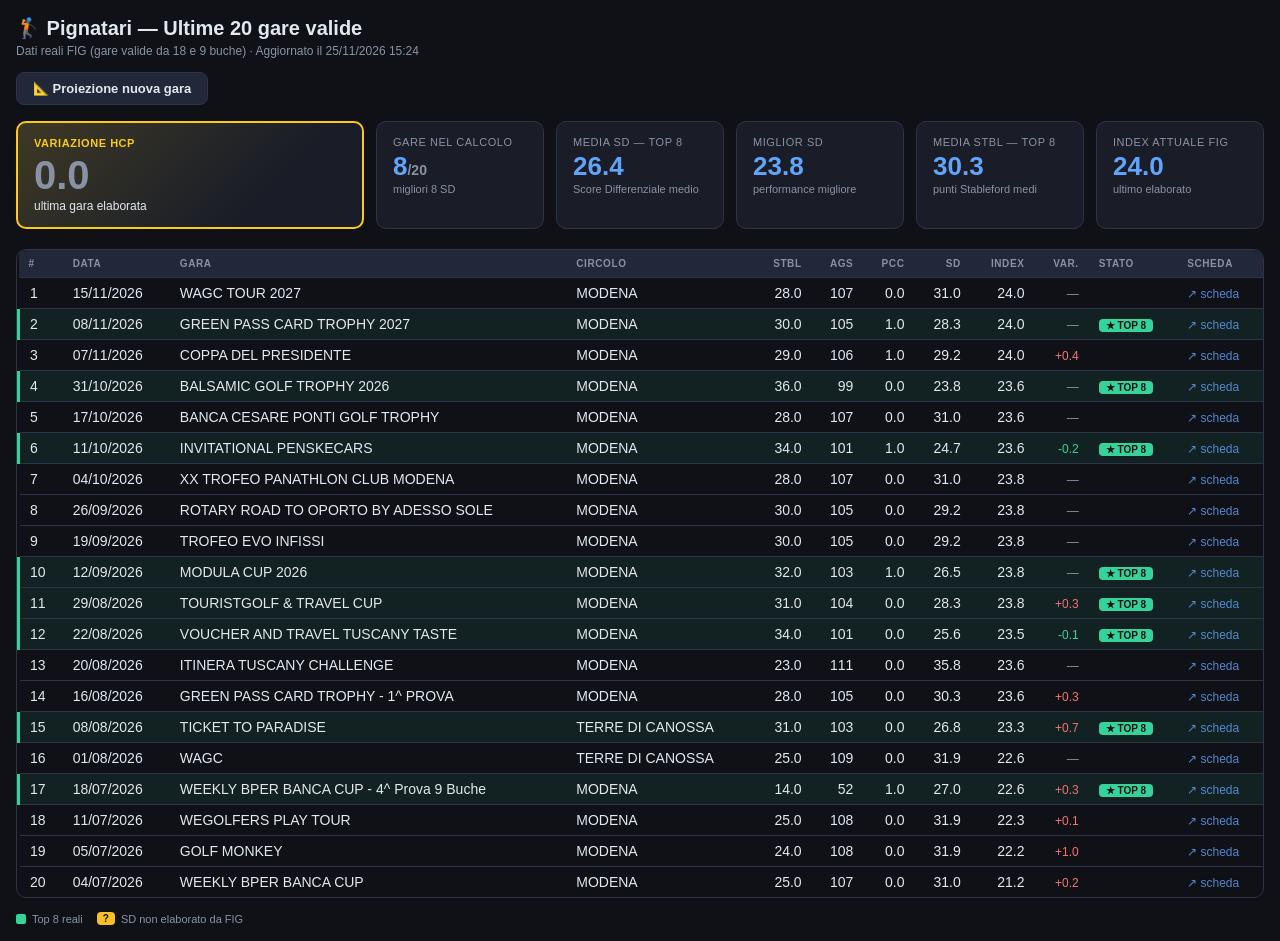
==== commit a672687a: "Auto-update dati FIG 25/11/2026" ====
--- a/index.html
+++ b/index.html
@@ -133,7 +133,7 @@
 </head>
 <body>
 <h1>🏌️ Pignatari — Ultime 20 gare valide</h1>
-<div class="subtitle">Dati reali FIG (gare valide da 18 e 9 buche) · Aggiornato il 24/11/2026 21:27</div>
+<div class="subtitle">Dati reali FIG (gare valide da 18 e 9 buche) · Aggiornato il 25/11/2026 15:24</div>
 
 <div class="toolbar">
   <button class="btn btn-back" id="btnBack" onclick="goReal()" style="display:none">← Dati reali</button>
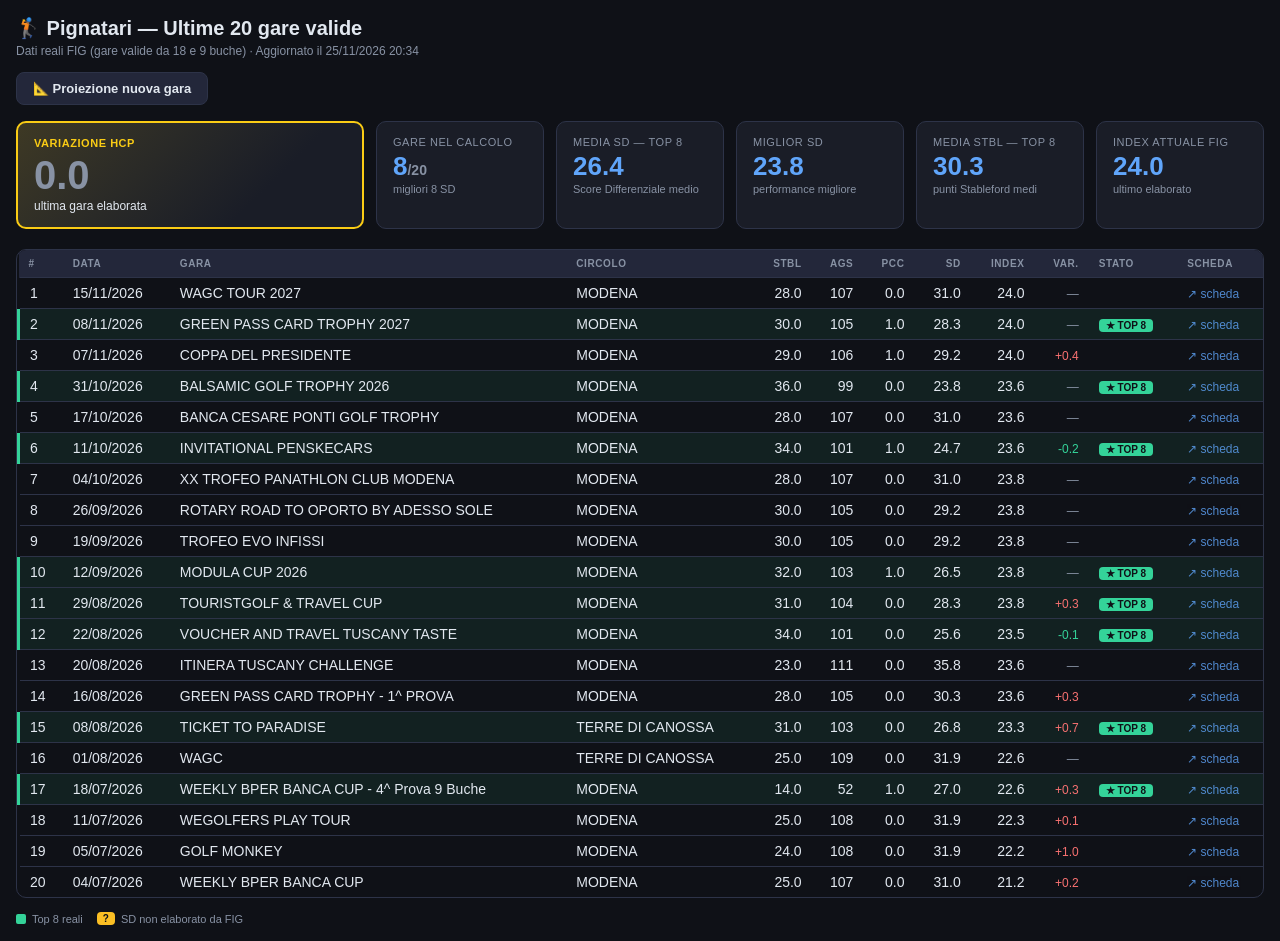
==== commit d5298867: "Auto-update dati FIG 25/11/2026" ====
--- a/index.html
+++ b/index.html
@@ -133,7 +133,7 @@
 </head>
 <body>
 <h1>🏌️ Pignatari — Ultime 20 gare valide</h1>
-<div class="subtitle">Dati reali FIG (gare valide da 18 e 9 buche) · Aggiornato il 25/11/2026 15:24</div>
+<div class="subtitle">Dati reali FIG (gare valide da 18 e 9 buche) · Aggiornato il 25/11/2026 20:34</div>
 
 <div class="toolbar">
   <button class="btn btn-back" id="btnBack" onclick="goReal()" style="display:none">← Dati reali</button>
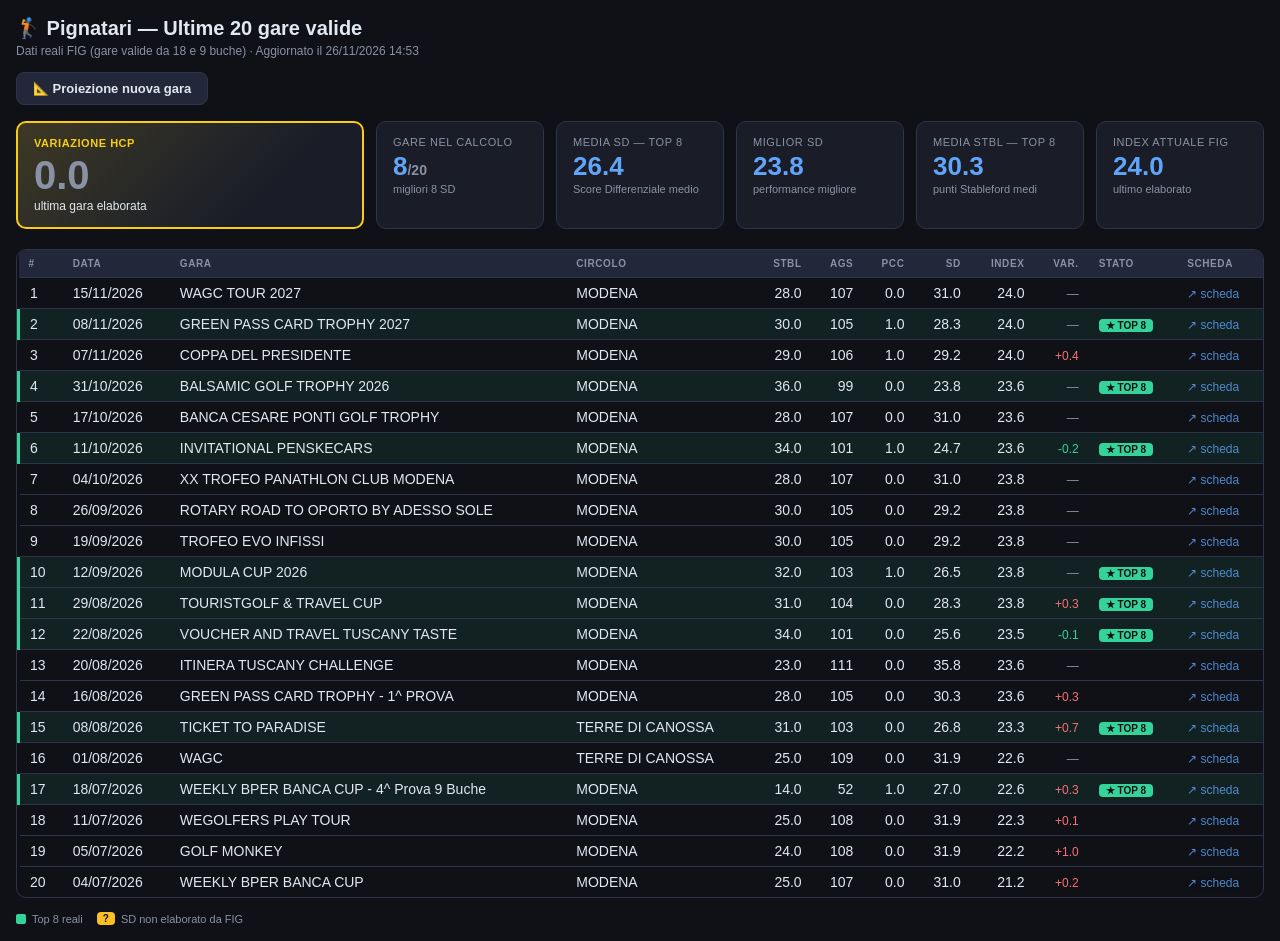
==== commit ddb78a4f: "Auto-update dati FIG 26/11/2026" ====
--- a/index.html
+++ b/index.html
@@ -133,7 +133,7 @@
 </head>
 <body>
 <h1>🏌️ Pignatari — Ultime 20 gare valide</h1>
-<div class="subtitle">Dati reali FIG (gare valide da 18 e 9 buche) · Aggiornato il 25/11/2026 20:34</div>
+<div class="subtitle">Dati reali FIG (gare valide da 18 e 9 buche) · Aggiornato il 26/11/2026 14:53</div>
 
 <div class="toolbar">
   <button class="btn btn-back" id="btnBack" onclick="goReal()" style="display:none">← Dati reali</button>
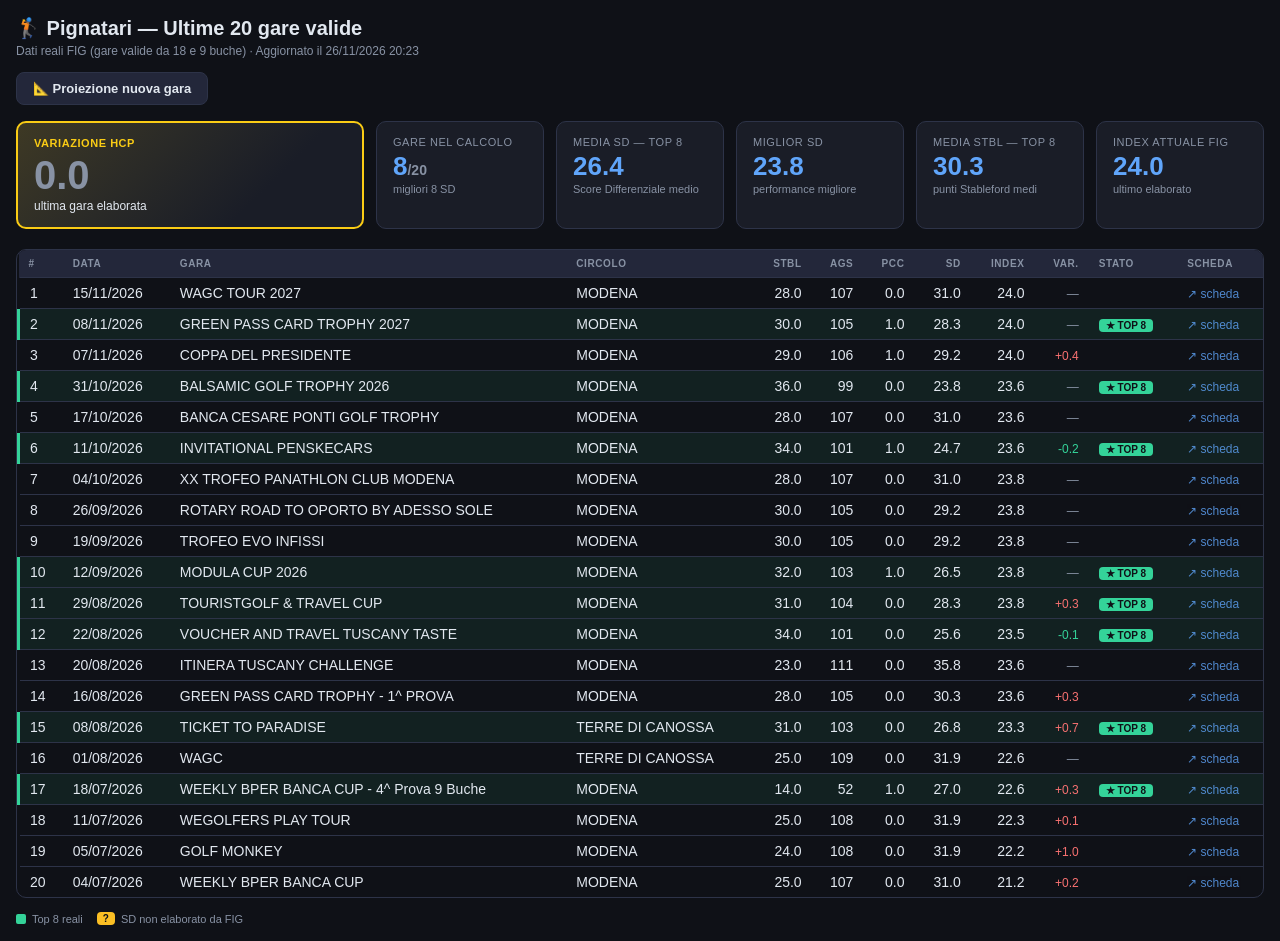
==== commit 9a3d4ec9: "Auto-update dati FIG 26/11/2026" ====
--- a/index.html
+++ b/index.html
@@ -133,7 +133,7 @@
 </head>
 <body>
 <h1>🏌️ Pignatari — Ultime 20 gare valide</h1>
-<div class="subtitle">Dati reali FIG (gare valide da 18 e 9 buche) · Aggiornato il 26/11/2026 14:53</div>
+<div class="subtitle">Dati reali FIG (gare valide da 18 e 9 buche) · Aggiornato il 26/11/2026 20:23</div>
 
 <div class="toolbar">
   <button class="btn btn-back" id="btnBack" onclick="goReal()" style="display:none">← Dati reali</button>
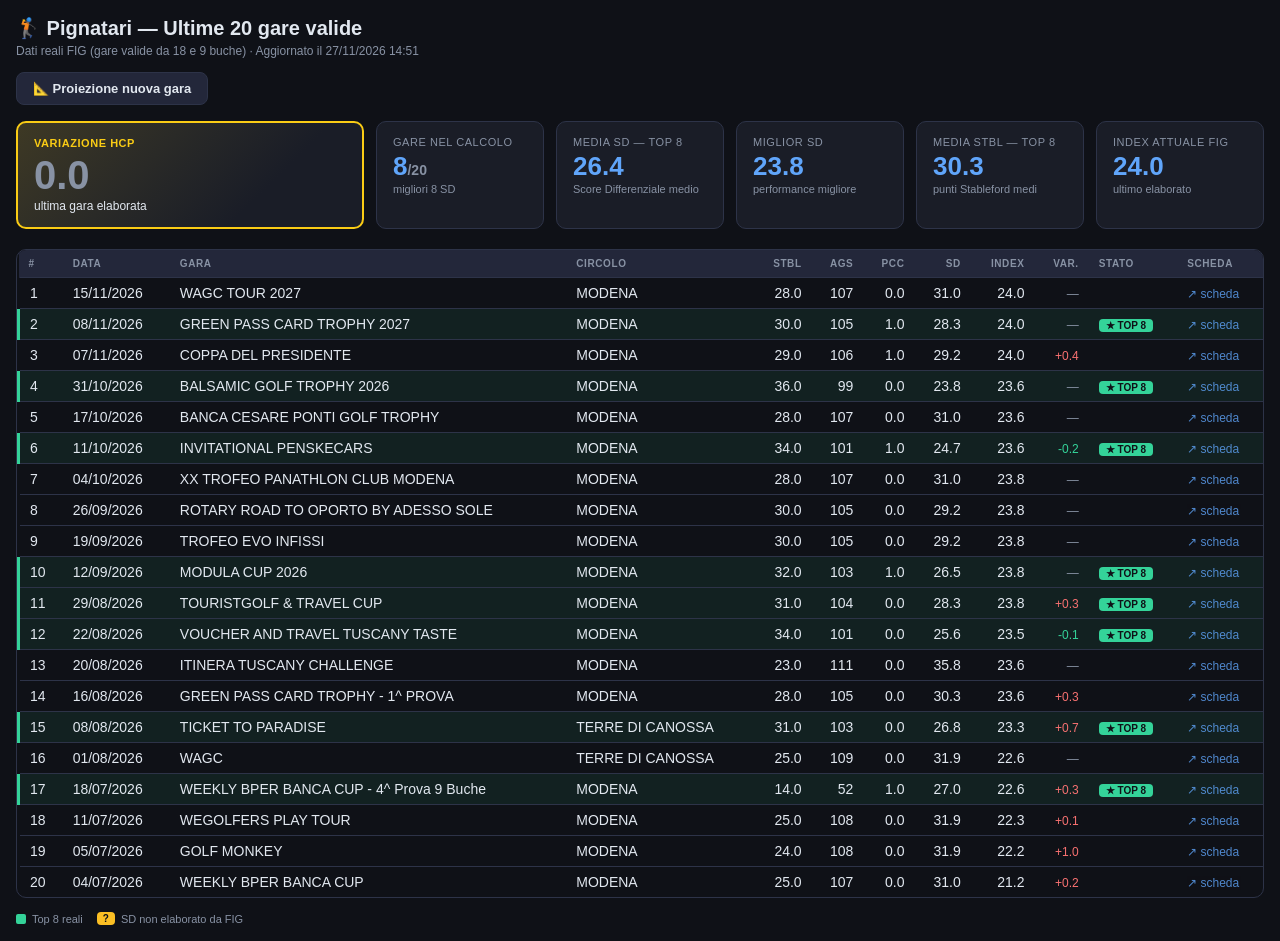
==== commit 0bb65c52: "Auto-update dati FIG 27/11/2026" ====
--- a/index.html
+++ b/index.html
@@ -133,7 +133,7 @@
 </head>
 <body>
 <h1>🏌️ Pignatari — Ultime 20 gare valide</h1>
-<div class="subtitle">Dati reali FIG (gare valide da 18 e 9 buche) · Aggiornato il 26/11/2026 20:23</div>
+<div class="subtitle">Dati reali FIG (gare valide da 18 e 9 buche) · Aggiornato il 27/11/2026 14:51</div>
 
 <div class="toolbar">
   <button class="btn btn-back" id="btnBack" onclick="goReal()" style="display:none">← Dati reali</button>
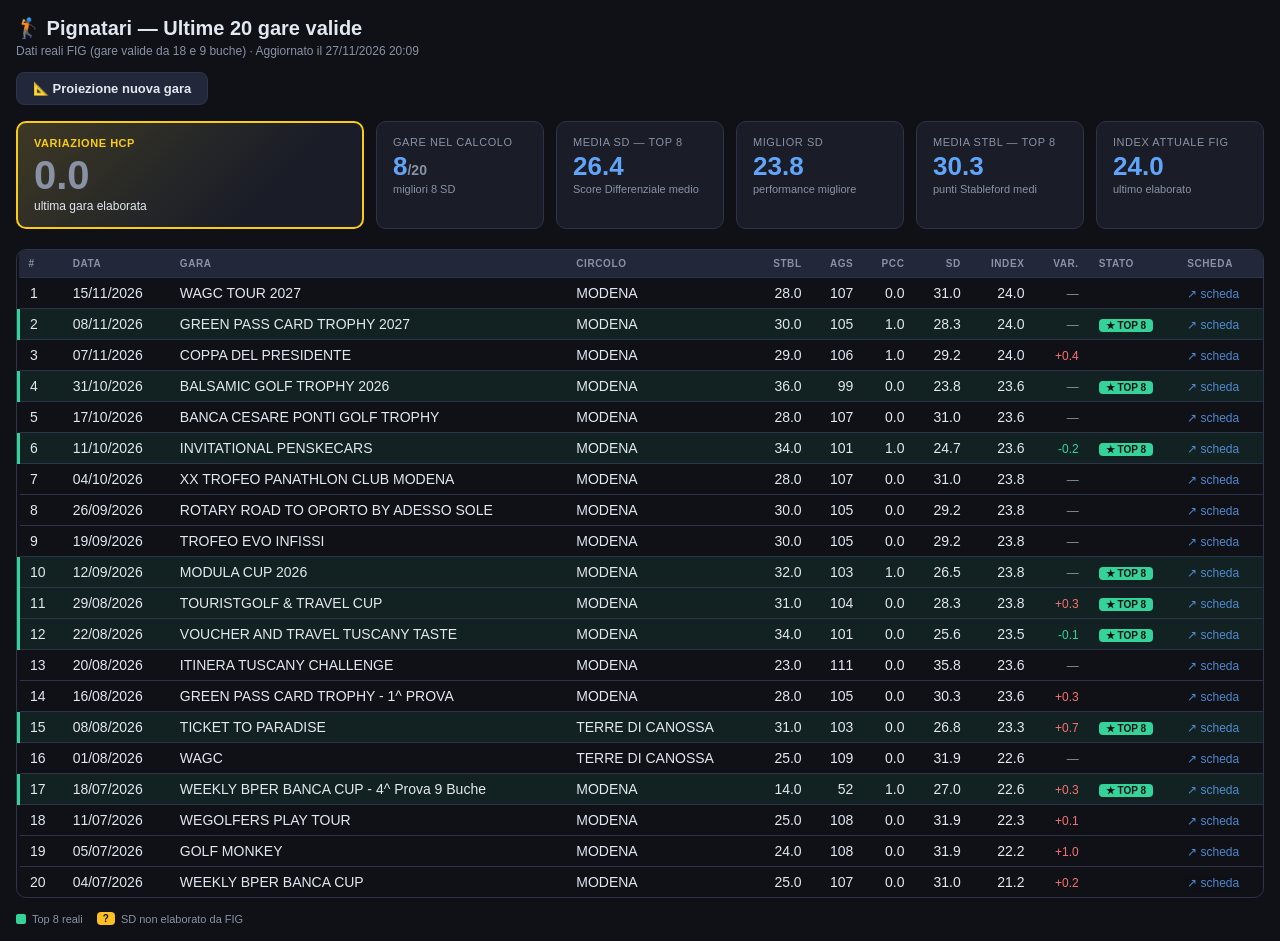
==== commit b8943422: "Auto-update dati FIG 27/11/2026" ====
--- a/index.html
+++ b/index.html
@@ -133,7 +133,7 @@
 </head>
 <body>
 <h1>🏌️ Pignatari — Ultime 20 gare valide</h1>
-<div class="subtitle">Dati reali FIG (gare valide da 18 e 9 buche) · Aggiornato il 27/11/2026 14:51</div>
+<div class="subtitle">Dati reali FIG (gare valide da 18 e 9 buche) · Aggiornato il 27/11/2026 20:09</div>
 
 <div class="toolbar">
   <button class="btn btn-back" id="btnBack" onclick="goReal()" style="display:none">← Dati reali</button>
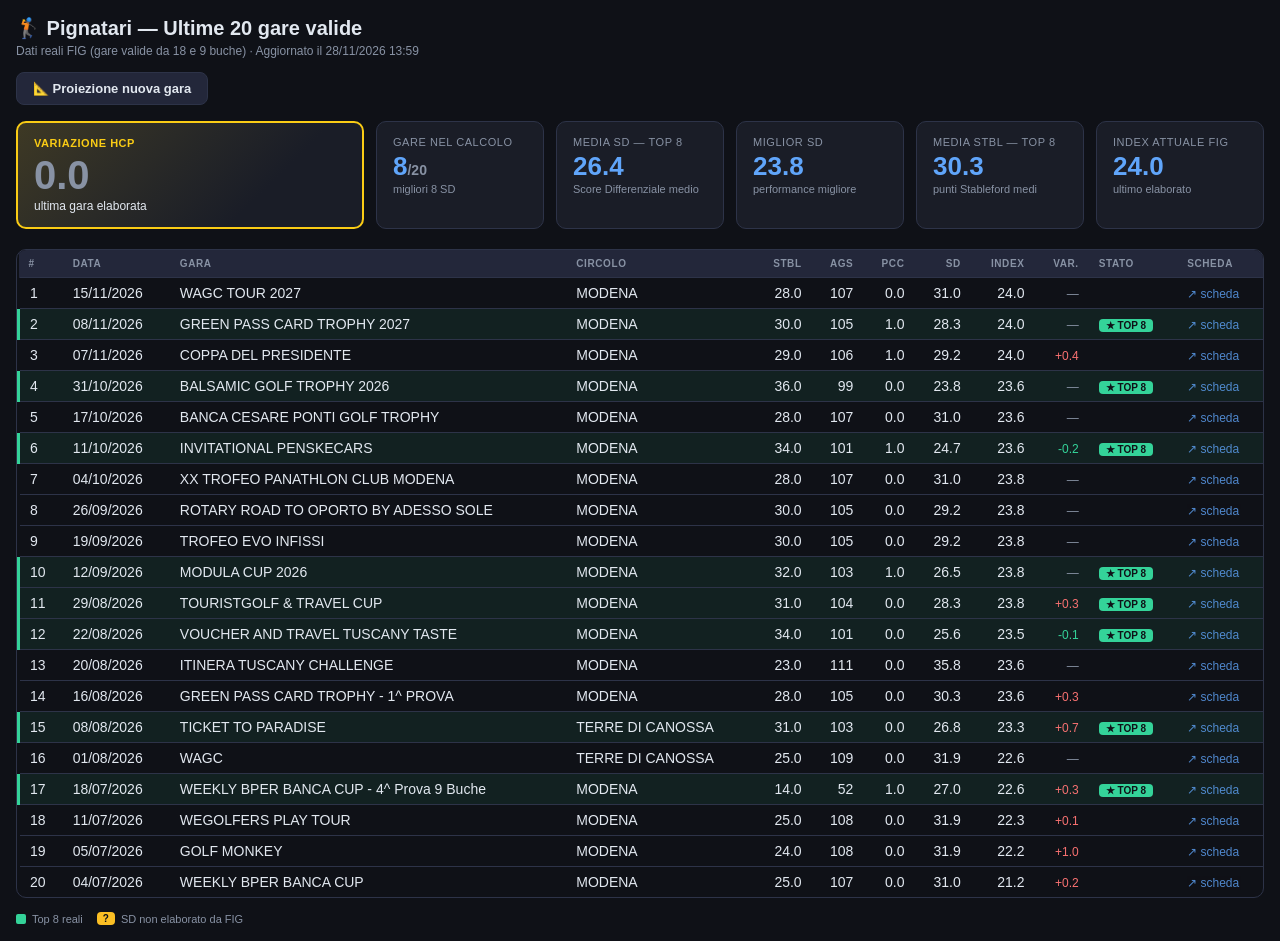
==== commit 4ededd75: "Auto-update dati FIG 28/11/2026" ====
--- a/index.html
+++ b/index.html
@@ -133,7 +133,7 @@
 </head>
 <body>
 <h1>🏌️ Pignatari — Ultime 20 gare valide</h1>
-<div class="subtitle">Dati reali FIG (gare valide da 18 e 9 buche) · Aggiornato il 27/11/2026 20:09</div>
+<div class="subtitle">Dati reali FIG (gare valide da 18 e 9 buche) · Aggiornato il 28/11/2026 13:59</div>
 
 <div class="toolbar">
   <button class="btn btn-back" id="btnBack" onclick="goReal()" style="display:none">← Dati reali</button>
@@ -344,7 +344,7 @@
 })();
 const PLAYER_NAME = "Pignatari";
 const PLAYER_FULL = "Pignatari";
-const HIST = [{"d":"14/04/2021","sd":21.7,"iv":17.3,"in":17.3},{"d":"18/07/2021","sd":22.8,"iv":17.3,"in":17.3},{"d":"22/07/2021","sd":22.8,"iv":17.3,"in":17.3},{"d":"24/07/2021","sd":19.2,"iv":17.3,"in":17.3},{"d":"25/07/2021","sd":24.5,"iv":17.3,"in":17.8},{"d":"31/07/2021","sd":29.0,"iv":17.8,"in":18.4},{"d":"01/08/2021","sd":21.0,"iv":18.4,"in":18.4},{"d":"06/08/2021","sd":23.7,"iv":18.4,"in":18.7},{"d":"07/08/2021","sd":20.1,"iv":18.7,"in":18.9},{"d":"25/09/2021","sd":18.4,"iv":18.9,"in":18.9},{"d":"31/10/2021","sd":22.8,"iv":19.0,"in":19.4},{"d":"19/12/2021","sd":22.8,"iv":19.4,"in":19.6},{"d":"19/02/2022","sd":27.2,"iv":19.6,"in":20.2},{"d":"27/02/2022","sd":28.1,"iv":20.2,"in":20.6},{"d":"28/05/2022","sd":24.5,"iv":20.6,"in":20.6},{"d":"04/06/2022","sd":28.1,"iv":20.6,"in":20.6},{"d":"09/06/2022","sd":22.8,"iv":20.6,"in":20.6},{"d":"12/06/2022","sd":22.8,"iv":20.6,"in":20.7},{"d":"21/09/2022","sd":24.5,"iv":20.7,"in":20.7},{"d":"24/09/2022","sd":21.9,"iv":20.7,"in":21.0},{"d":"25/09/2022","sd":24.5,"iv":21.0,"in":21.1},{"d":"09/10/2022","sd":21.0,"iv":21.1,"in":20.9},{"d":"12/10/2022","sd":15.7,"iv":20.9,"in":20.0},{"d":"15/10/2022","sd":22.8,"iv":20.0,"in":20.5},{"d":"16/10/2022","sd":27.2,"iv":20.5,"in":20.5},{"d":"20/10/2022","sd":21.9,"iv":20.5,"in":20.4},{"d":"22/10/2022","sd":21.9,"iv":20.4,"in":20.5},{"d":"27/10/2022","sd":31.6,"iv":20.5,"in":20.5},{"d":"30/10/2022","sd":29.0,"iv":20.5,"in":20.8},{"d":"01/11/2022","sd":16.6,"iv":20.8,"in":20.6},{"d":"03/11/2022","sd":23.7,"iv":20.6,"in":20.6},{"d":"05/11/2022","sd":21.9,"iv":20.6,"in":20.5},{"d":"06/11/2022","sd":26.3,"iv":20.5,"in":20.5},{"d":"25/04/2023","sd":34.3,"iv":20.5,"in":20.5},{"d":"29/04/2023","sd":22.8,"iv":20.5,"in":20.5},{"d":"30/04/2023","sd":31.6,"iv":20.5,"in":20.5},{"d":"01/05/2023","sd":26.3,"iv":20.5,"in":20.5},{"d":"06/05/2023","sd":21.0,"iv":20.5,"in":20.2},{"d":"06/06/2023","sd":22.8,"iv":20.2,"in":20.2},{"d":"29/07/2023","sd":29.0,"iv":20.2,"in":20.4},{"d":"30/07/2023","sd":19.2,"iv":20.4,"in":19.9},{"d":"03/08/2023","sd":18.4,"iv":19.9,"in":19.6},{"d":"05/08/2023","sd":28.1,"iv":19.6,"in":20.5},{"d":"06/08/2023","sd":27.2,"iv":20.5,"in":20.5},{"d":"12/08/2023","sd":18.4,"iv":20.5,"in":19.9},{"d":"17/08/2023","sd":21.0,"iv":19.9,"in":19.8},{"d":"19/08/2023","sd":19.2,"iv":19.8,"in":19.5},{"d":"24/08/2023","sd":26.3,"iv":19.5,"in":19.5},{"d":"26/08/2023","sd":19.2,"iv":19.5,"in":19.1},{"d":"31/08/2023","sd":20.1,"iv":19.1,"in":19.6},{"d":"02/09/2023","sd":23.7,"iv":19.6,"in":19.6},{"d":"07/09/2023","sd":18.4,"iv":19.6,"in":19.2},{"d":"09/09/2023","sd":26.3,"iv":19.2,"in":19.2},{"d":"10/09/2023","sd":20.1,"iv":19.2,"in":19.1},{"d":"28/09/2023","sd":30.7,"iv":19.1,"in":19.1},{"d":"30/09/2023","sd":22.8,"iv":19.1,"in":19.1},{"d":"01/10/2023","sd":29.0,"iv":19.1,"in":19.1},{"d":"08/10/2023","sd":28.1,"iv":19.1,"in":19.1},{"d":"11/10/2023","sd":20.1,"iv":19.1,"in":19.1},{"d":"15/10/2023","sd":22.8,"iv":19.1,"in":19.1},{"d":"21/10/2023","sd":20.1,"iv":19.1,"in":19.2},{"d":"22/10/2023","sd":23.7,"iv":19.2,"in":19.5},{"d":"28/10/2023","sd":28.1,"iv":19.5,"in":19.5},{"d":"29/10/2023","sd":23.7,"iv":19.5,"in":19.5},{"d":"16/11/2023","sd":19.2,"iv":19.5,"in":19.6},{"d":"18/11/2023","sd":22.8,"iv":19.6,"in":19.6},{"d":"03/12/2023","sd":24.5,"iv":19.6,"in":20.0},{"d":"08/12/2023","sd":27.2,"iv":20.0,"in":20.0},{"d":"10/12/2023","sd":22.8,"iv":20.0,"in":20.5},{"d":"16/12/2023","sd":27.2,"iv":20.5,"in":20.8},{"d":"17/12/2023","sd":21.9,"iv":20.8,"in":20.7},{"d":"21/12/2023","sd":18.4,"iv":20.7,"in":20.7},{"d":"30/12/2023","sd":23.7,"iv":20.7,"in":20.7},{"d":"04/01/2024","sd":25.4,"iv":20.7,"in":21.0},{"d":"11/01/2024","sd":26.3,"iv":21.0,"in":21.0},{"d":"27/01/2024","sd":16.6,"iv":21.0,"in":20.2},{"d":"04/02/2024","sd":21.0,"iv":20.2,"in":20.0},{"d":"11/02/2024","sd":30.7,"iv":20.0,"in":20.0},{"d":"17/02/2024","sd":18.4,"iv":20.0,"in":19.8},{"d":"22/02/2024","sd":35.1,"iv":19.8,"in":19.8},{"d":"25/02/2024","sd":23.7,"iv":19.8,"in":20.1},{"d":"02/03/2024","sd":21.0,"iv":20.1,"in":20.1},{"d":"09/03/2024","sd":19.2,"iv":19.9,"in":19.5},{"d":"17/03/2024","sd":34.3,"iv":19.5,"in":19.5},{"d":"30/03/2024","sd":16.6,"iv":19.5,"in":19.1},{"d":"01/04/2024","sd":27.2,"iv":19.1,"in":19.1},{"d":"06/04/2024","sd":26.3,"iv":19.1,"in":19.1},{"d":"13/04/2024","sd":37.4,"iv":19.1,"in":19.1},{"d":"14/04/2024","sd":24.5,"iv":19.1,"in":19.1},{"d":"21/04/2024","sd":21.0,"iv":19.1,"in":19.0},{"d":"27/04/2024","sd":28.1,"iv":19.0,"in":19.0},{"d":"04/05/2024","sd":21.0,"iv":19.0,"in":19.4},{"d":"12/05/2024","sd":25.4,"iv":19.4,"in":19.4},{"d":"18/05/2024","sd":22.8,"iv":19.4,"in":19.4},{"d":"19/05/2024","sd":27.2,"iv":19.4,"in":19.4},{"d":"23/05/2024","sd":23.7,"iv":19.4,"in":20.1},{"d":"16/06/2024","sd":17.5,"iv":20.1,"in":19.7},{"d":"04/07/2024","sd":28.1,"iv":19.7,"in":19.7},{"d":"06/07/2024","sd":24.5,"iv":19.7,"in":20.4},{"d":"07/07/2024","sd":24.5,"iv":20.4,"in":20.4},{"d":"14/07/2024","sd":19.2,"iv":20.4,"in":19.8},{"d":"20/07/2024","sd":15.7,"iv":19.8,"in":19.1},{"d":"27/07/2024","sd":22.8,"iv":19.1,"in":19.6},{"d":"01/08/2024","sd":28.1,"iv":19.6,"in":19.6},{"d":"03/08/2024","sd":26.3,"iv":19.6,"in":20.5},{"d":"08/08/2024","sd":22.8,"iv":20.5,"in":20.4},{"d":"10/08/2024","sd":29.0,"iv":20.4,"in":20.4},{"d":"17/08/2024","sd":17.5,"iv":20.4,"in":19.7},{"d":"18/08/2024","sd":20.1,"iv":19.7,"in":19.4},{"d":"22/08/2024","sd":28.1,"iv":19.4,"in":19.6},{"d":"24/08/2024","sd":23.7,"iv":19.6,"in":19.6},{"d":"25/08/2024","sd":23.7,"iv":19.6,"in":19.8},{"d":"29/08/2024","sd":30.7,"iv":19.8,"in":19.8},{"d":"31/08/2024","sd":25.4,"iv":19.8,"in":19.9},{"d":"07/09/2024","sd":19.2,"iv":19.9,"in":19.4},{"d":"14/09/2024","sd":28.1,"iv":19.4,"in":19.4},{"d":"28/09/2024","sd":28.1,"iv":19.4,"in":20.1},{"d":"05/10/2024","sd":23.7,"iv":20.1,"in":20.1},{"d":"12/10/2024","sd":25.4,"iv":20.1,"in":20.1},{"d":"26/10/2024","sd":30.7,"iv":20.1,"in":20.1},{"d":"27/10/2024","sd":30.7,"iv":20.1,"in":20.7},{"d":"09/11/2024","sd":25.4,"iv":20.7,"in":21.7},{"d":"10/11/2024","sd":28.1,"iv":21.7,"in":22.0},{"d":"24/11/2024","sd":21.9,"iv":22.0,"in":21.6},{"d":"30/11/2024","sd":28.1,"iv":21.6,"in":21.6},{"d":"07/12/2024","sd":22.8,"iv":21.6,"in":21.6},{"d":"14/12/2024","sd":22.8,"iv":21.6,"in":21.5},{"d":"28/12/2024","sd":24.5,"iv":21.5,"in":22.1},{"d":"05/01/2025","sd":19.2,"iv":22.1,"in":22.1},{"d":"06/01/2025","sd":17.5,"iv":22.1,"in":21.4},{"d":"11/01/2025","sd":20.1,"iv":21.4,"in":20.9},{"d":"16/02/2025","sd":21.9,"iv":20.9,"in":20.7},{"d":"23/02/2025","sd":30.7,"iv":20.7,"in":20.7},{"d":"02/03/2025","sd":23.7,"iv":20.7,"in":20.7},{"d":"09/03/2025","sd":27.2,"iv":20.7,"in":21.2},{"d":"16/03/2025","sd":28.1,"iv":21.2,"in":21.2},{"d":"23/03/2025","sd":34.3,"iv":21.2,"in":21.2},{"d":"30/03/2025","sd":24.5,"iv":21.2,"in":21.2},{"d":"06/04/2025","sd":29.0,"iv":21.2,"in":21.2},{"d":"12/04/2025","sd":25.4,"iv":21.2,"in":21.2},{"d":"21/04/2025","sd":22.8,"iv":21.2,"in":21.1},{"d":"26/04/2025","sd":29.0,"iv":21.1,"in":21.1},{"d":"03/05/2025","sd":24.5,"iv":21.1,"in":21.1},{"d":"11/05/2025","sd":26.3,"iv":21.1,"in":21.4},{"d":"18/05/2025","sd":29.0,"iv":21.4,"in":21.4},{"d":"25/05/2025","sd":16.6,"iv":21.4,"in":20.6},{"d":"31/05/2025","sd":18.4,"iv":20.6,"in":20.0},{"d":"01/06/2025","sd":28.1,"iv":20.0,"in":20.0},{"d":"02/06/2025","sd":18.4,"iv":20.0,"in":19.9},{"d":"22/06/2025","sd":24.5,"iv":19.9,"in":20.8},{"d":"28/06/2025","sd":24.5,"iv":20.8,"in":21.4},{"d":"29/06/2025","sd":27.2,"iv":21.4,"in":21.7},{"d":"06/07/2025","sd":21.0,"iv":21.7,"in":21.2},{"d":"12/07/2025","sd":21.9,"iv":21.2,"in":21.0},{"d":"20/07/2025","sd":23.6,"iv":21.0,"in":20.9},{"d":"26/07/2025","sd":28.5,"iv":20.9,"in":20.9},{"d":"02/08/2025","sd":31.3,"iv":20.9,"in":20.9},{"d":"03/08/2025","sd":24.3,"iv":20.9,"in":20.9},{"d":"07/08/2025","sd":21.1,"iv":20.9,"in":20.5},{"d":"09/08/2025","sd":24.2,"iv":20.5,"in":20.5},{"d":"12/08/2025","sd":27.7,"iv":20.5,"in":20.7},{"d":"16/08/2025","sd":23.6,"iv":20.7,"in":20.6},{"d":"17/08/2025","sd":36.2,"iv":20.6,"in":20.6},{"d":"19/08/2025","sd":31.3,"iv":20.6,"in":20.6},{"d":"20/08/2025","sd":24.0,"iv":20.6,"in":20.6},{"d":"23/08/2025","sd":30.7,"iv":20.6,"in":21.5},{"d":"24/08/2025","sd":28.1,"iv":21.5,"in":22.2},{"d":"30/08/2025","sd":34.3,"iv":22.2,"in":22.2},{"d":"31/08/2025","sd":15.7,"iv":22.2,"in":21.9},{"d":"06/09/2025","sd":26.3,"iv":21.9,"in":21.9},{"d":"07/09/2025","sd":17.5,"iv":21.9,"in":21.1},{"d":"13/09/2025","sd":25.4,"iv":21.1,"in":21.1},{"d":"21/09/2025","sd":28.1,"iv":21.1,"in":21.5},{"d":"27/09/2025","sd":26.3,"iv":21.5,"in":21.8},{"d":"05/10/2025","sd":21.0,"iv":21.8,"in":21.4},{"d":"12/10/2025","sd":29.8,"iv":21.4,"in":21.4},{"d":"25/10/2025","sd":31.6,"iv":21.4,"in":21.4},{"d":"16/11/2025","sd":21.9,"iv":21.4,"in":21.1},{"d":"22/11/2025","sd":30.7,"iv":21.1,"in":21.7},{"d":"23/11/2025","sd":24.5,"iv":21.7,"in":21.7},{"d":"30/11/2025","sd":15.7,"iv":21.7,"in":20.5},{"d":"07/12/2025","sd":25.6,"iv":20.5,"in":20.7},{"d":"14/12/2025","sd":22.1,"iv":20.7,"in":20.3},{"d":"22/02/2026","sd":35.4,"iv":20.3,"in":20.3},{"d":"22/03/2026","sd":14.9,"iv":20.3,"in":19.2},{"d":"06/04/2026","sd":23.0,"iv":19.2,"in":19.0},{"d":"26/04/2026","sd":30.1,"iv":19.0,"in":19.0},{"d":"01/05/2026","sd":26.5,"iv":19.0,"in":19.0},{"d":"09/05/2026","sd":23.0,"iv":19.0,"in":19.9},{"d":"10/05/2026","sd":26.5,"iv":19.9,"in":19.9},{"d":"16/05/2026","sd":32.7,"iv":19.9,"in":20.8},{"d":"17/05/2026","sd":35.4,"iv":20.8,"in":20.8},{"d":"30/05/2026","sd":37.2,"iv":20.8,"in":20.8},{"d":"06/06/2026","sd":27.4,"iv":20.8,"in":20.8},{"d":"07/06/2026","sd":28.3,"iv":20.8,"in":21.3},{"d":"20/06/2026","sd":23.8,"iv":21.3,"in":21.1},{"d":"21/06/2026","sd":21.2,"iv":21.1,"in":20.7},{"d":"27/06/2026","sd":30.1,"iv":20.7,"in":21.0},{"d":"28/06/2026","sd":25.6,"iv":21.0,"in":21.0},{"d":"04/07/2026","sd":31.0,"iv":21.0,"in":21.2},{"d":"05/07/2026","sd":31.9,"iv":21.2,"in":22.2},{"d":"11/07/2026","sd":31.9,"iv":22.2,"in":22.3},{"d":"18/07/2026","sd":27.0,"iv":22.3,"in":22.6},{"d":"01/08/2026","sd":31.9,"iv":22.6,"in":22.6},{"d":"08/08/2026","sd":26.8,"iv":22.6,"in":23.3},{"d":"16/08/2026","sd":30.3,"iv":23.3,"in":23.6},{"d":"20/08/2026","sd":35.8,"iv":23.6,"in":23.6},{"d":"22/08/2026","sd":25.6,"iv":23.6,"in":23.5},{"d":"29/08/2026","sd":28.3,"iv":23.5,"in":23.8},{"d":"12/09/2026","sd":26.5,"iv":23.8,"in":23.8},{"d":"19/09/2026","sd":29.2,"iv":23.8,"in":23.8},{"d":"26/09/2026","sd":29.2,"iv":23.8,"in":23.8},{"d":"04/10/2026","sd":31.0,"iv":23.8,"in":23.8},{"d":"11/10/2026","sd":24.7,"iv":23.8,"in":23.6},{"d":"17/10/2026","sd":31.0,"iv":23.6,"in":23.6},{"d":"31/10/2026","sd":23.8,"iv":23.6,"in":23.6},{"d":"07/11/2026","sd":29.2,"iv":23.6,"in":24.0},{"d":"08/11/2026","sd":28.3,"iv":24.0,"in":24.0},{"d":"15/11/2026","sd":31.0,"iv":24.0,"in":24.0}];
+const HIST = [];
 
 let mode = 'real';  // 'real' | 'sim' | 'proj'
 // ── motore WHS: index previsto ────────────────────────────────────────
